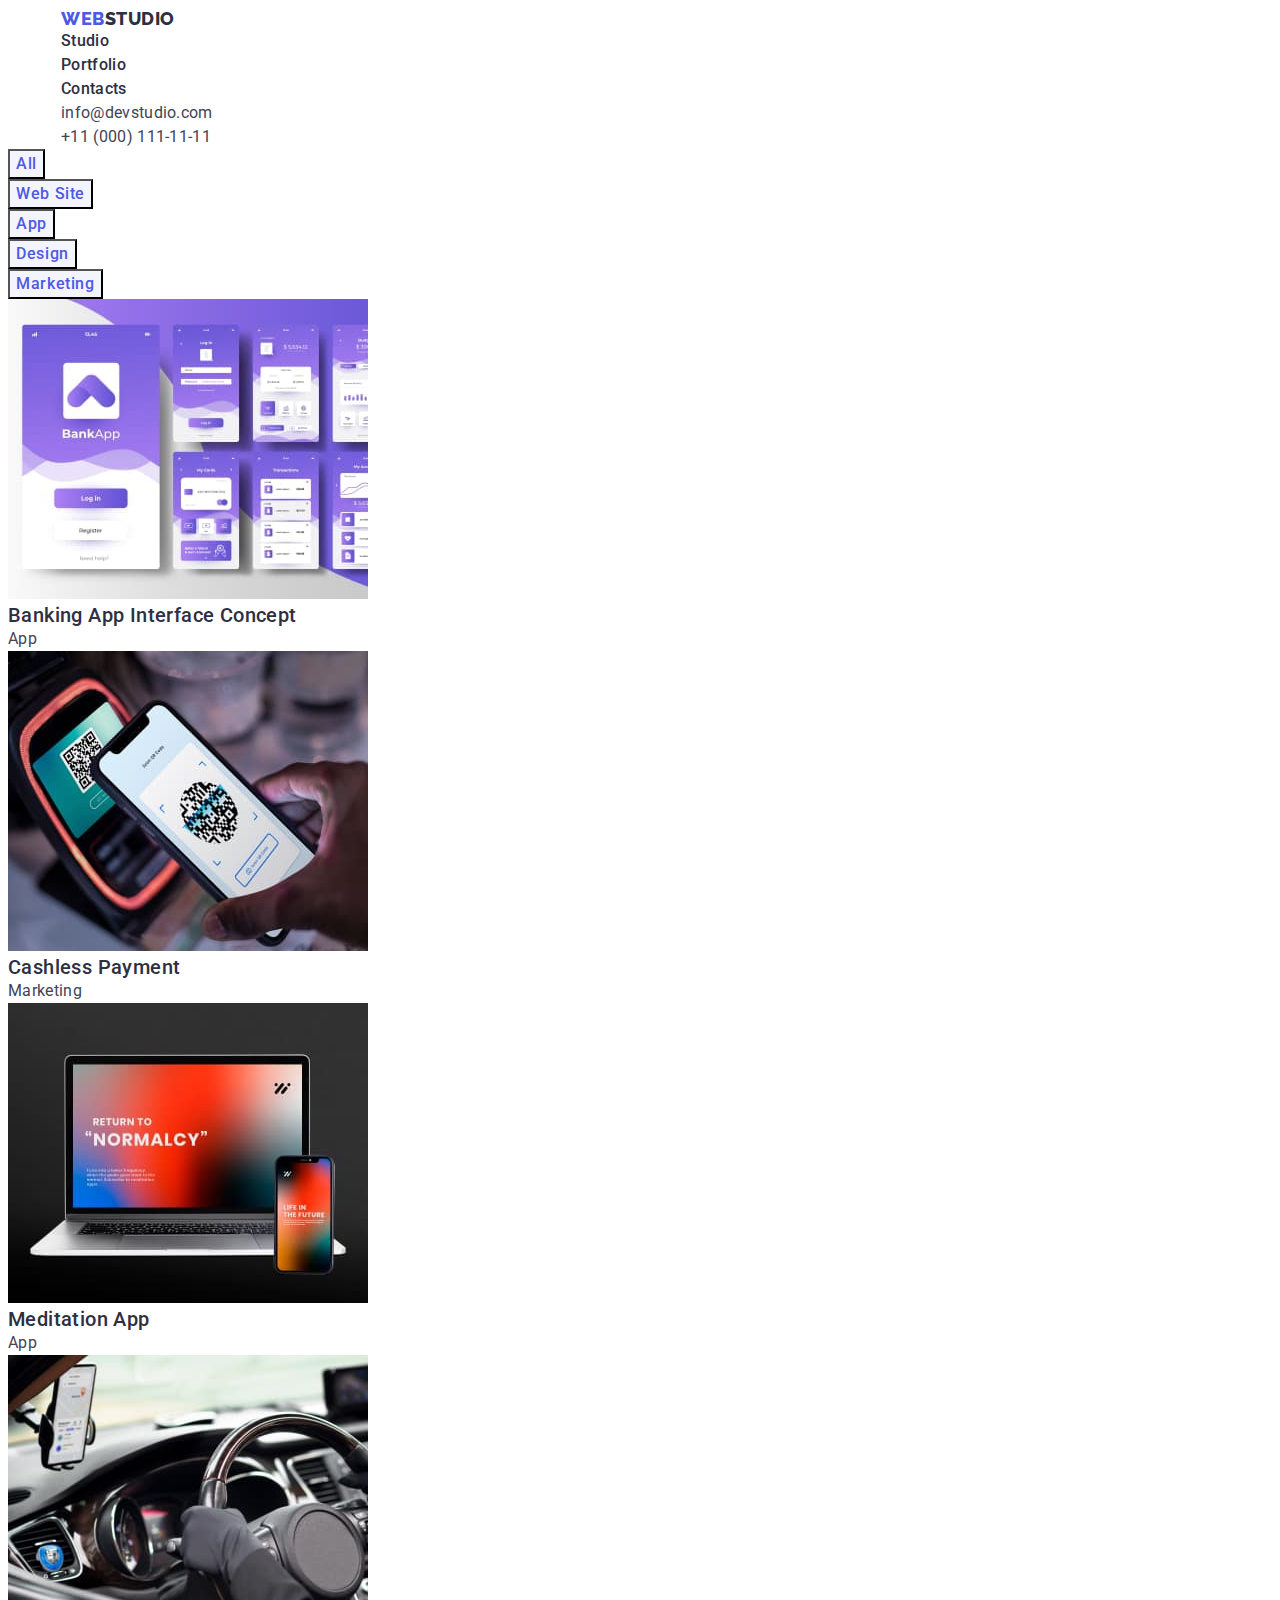
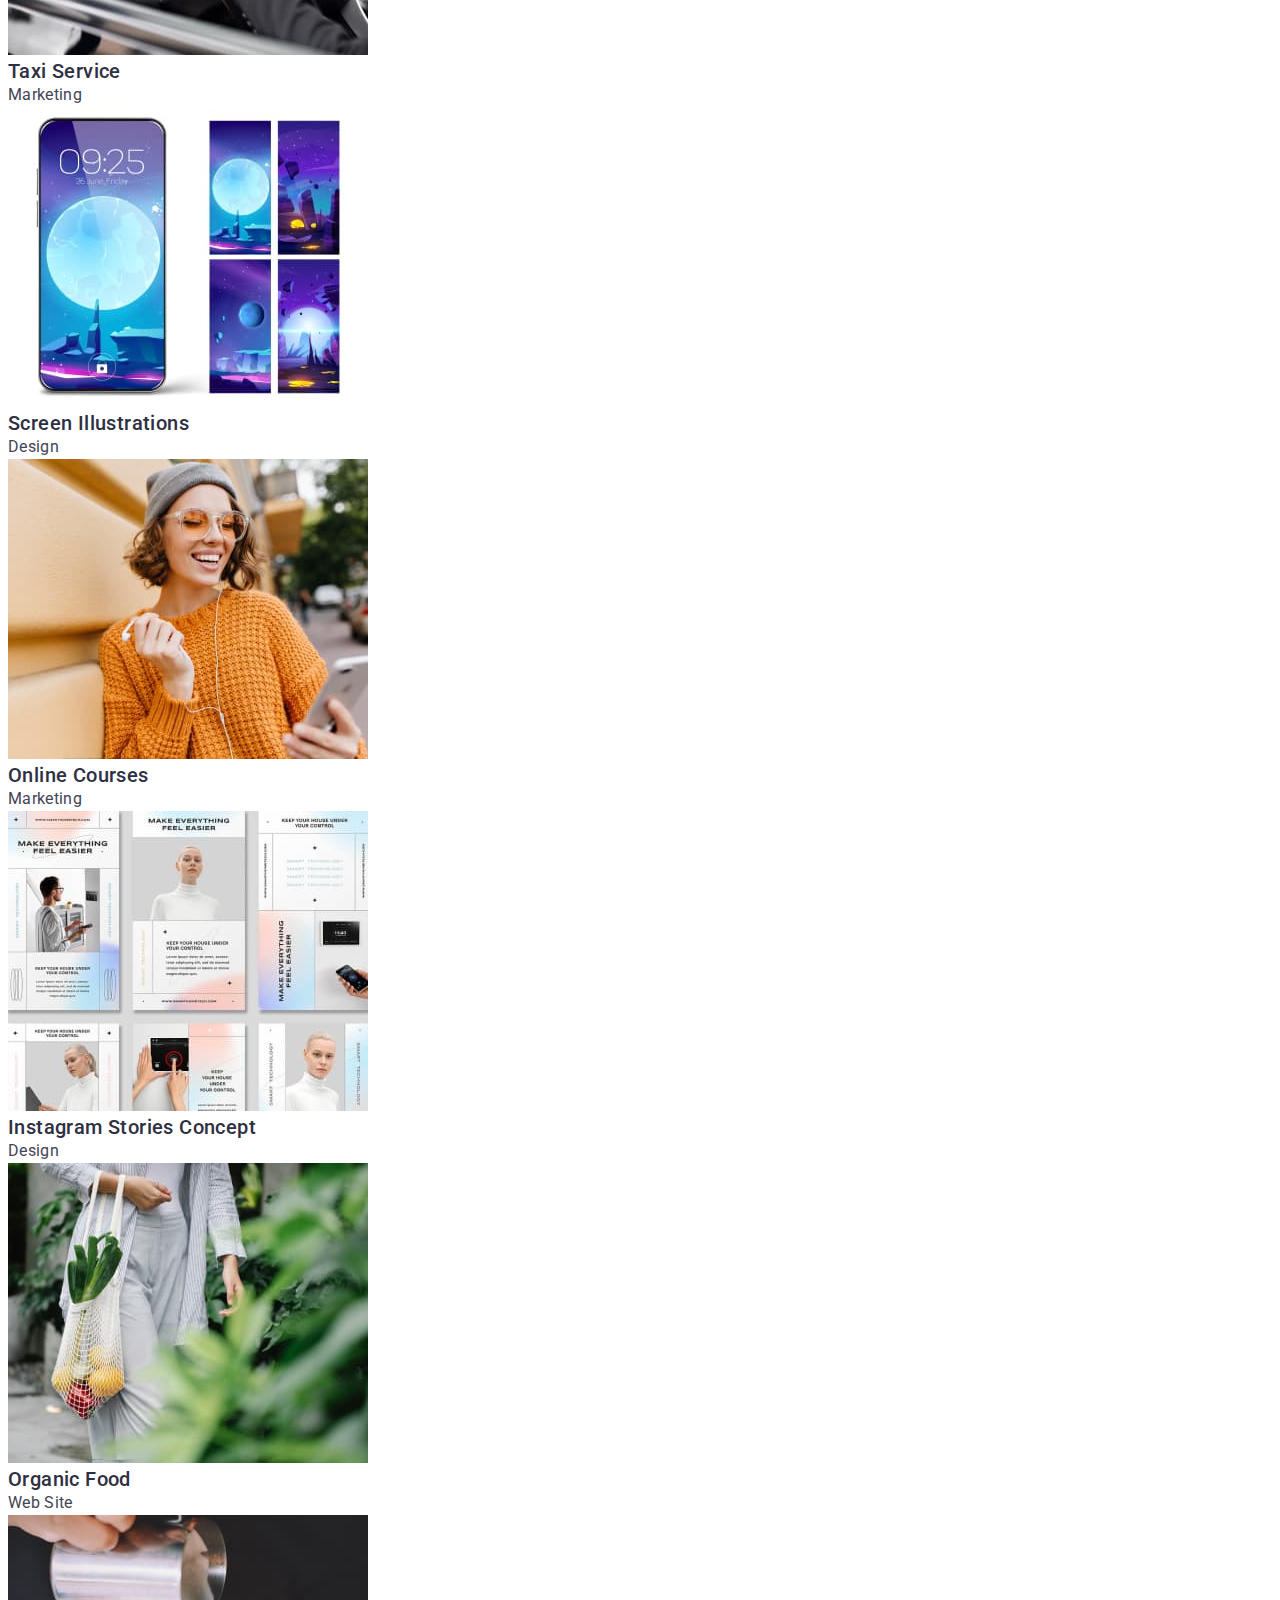
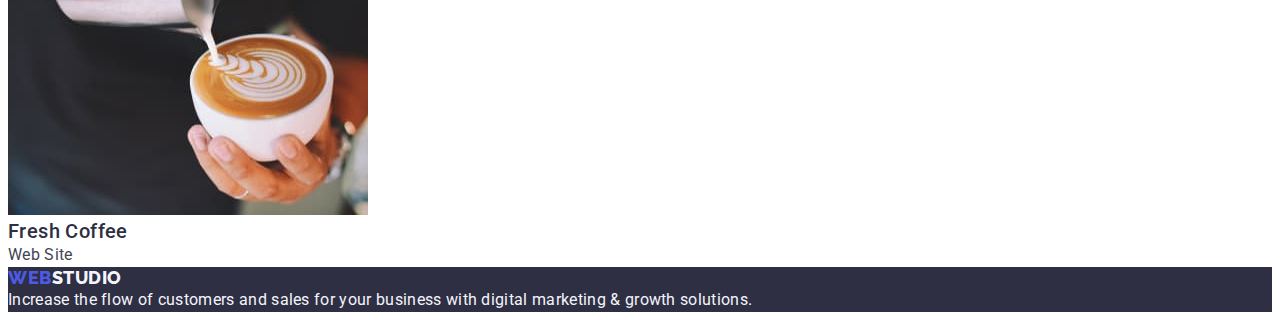
==== portfolio.html @ 7350525e "start2" ====
<!DOCTYPE html>
<html lang="en">

<head>
    <meta charset="UTF-8">
    <meta http-equiv="X-UA-Compatible" content="IE=edge">
    <meta name="viewport" content="width=device-width, initial-scale=1.0">
    <link rel="preconnect" href="https://fonts.googleapis.com">
    <link rel="preconnect" href="https://fonts.gstatic.com" crossorigin>
    <link href="https://fonts.googleapis.com/css2?family=Raleway:wght@800&family=Roboto:wght@400;500;700&display=swap"
        rel="stylesheet">
    <title>Web Studio</title>
    <link rel="stylesheet" href="https://cdnjs.cloudflare.com/ajax/libs/modern-normalize/2.0.0/modern-normalize.min.css"
        integrity="sha512-4xo8blKMVCiXpTaLzQSLSw3KFOVPWhm/TRtuPVc4WG6kUgjH6J03IBuG7JZPkcWMxJ5huwaBpOpnwYElP/m6wg=="
        crossorigin="anonymous" referrerpolicy="no-referrer" />
    <link rel="stylesheet" href="./css/styles.css">
</head>

<body>
    <header>
        <div class="container">
            <nav class="main-list ">
                <a href="./index.html" class="header-logo link">Web<span class="header-logo-sp">Studio</span></a>
                <ul class="header-list list">
                    <li class="header-menu-item link"><a class="header-menu link" href="./index.html">Studio</a></li>
                    <li class="header-menu-item link"><a class="header-menu link" href="./portfolio.html">Portfolio</a></li>
                    <li class="header-menu-item link"><a class="header-menu link" href="">Contacts</a></li>
                </ul>
            </nav>
            <address class="address">
                <ul class="adress-list list">
                    <li class="header-address-item link"><a class="header-address link"
                            href="mailto:info@devstudio.com">info@devstudio.com</a></li>
                    <li class="header-address-item link"><a class="header-address link" href="tel:+110001111111">+11 (000) 111-11-11</a>
                    </li>
                </ul>
            </address>
        </div>
    </header>

    <main>
        <section>
            <h1 hidden>Categories</h1>
        <ul class="categories list">
            <li class="categories-item"><button type="button" class="categories-btn">All</button></li>
            <li class="categories-item"><button type="button" class="categories-btn">Web Site</button></li>
            <li class="categories-item"><button type="button" class="categories-btn">App</button></li>
            <li class="categories-item"><button type="button" class="categories-btn">Design</button></li>
            <li class="categories-item"><button type="button" class="categories-btn">Marketing</button></li>
        </ul>
        
        <ul class="cateries-photo list">
            <li class="categoties-link link">
                <a href="./index.html" class="product link">
                    <img src="./images/banking-img.jpg" alt="banking app" width="360" height="300" />
                    <h2 class="product-subtitle">Banking App Interface Concept</h2>
                    <p class="product-text">App</p>
                </a>
            </li>
            <li class="categoties-link link">
                <a href="./index.html" class="product link">
                <img src="./images/cashless-img.jpg" alt="Cashless Payment" width="360" height="300" />
                <h2 class="product-subtitle">Cashless Payment</h2>
                <p class="product-text">Marketing</p>
                </a>
            </li>
            <li class="categoties-link link">
                <a href="./index.html" class="product link">
                <img src="./images/meditation-img.jpg" alt="Meditation App" width="360" height="300" />
                <h2 class="product-subtitle">Meditation App</h2>
                <p class="product-text">App</p>
                </a>
            </li>
            <li class="categoties-link link">
                <a href="./index.html" class="categories link">
                <img src="./images/taxi-img.jpg" alt="Taxi Servic" width="360" height="300" />
                <h2 class="product-subtitle">Taxi Service</h2>
                <p class="product-text">Marketing</p>
                </a>
            </li>
            <li class="categoties-link link">
                <a href="./index.html" class="product link">
                <img src="./images/scren-img.jpg" alt="Screen Illustrations" width="360" height="300" />
                <h2 class="product-subtitle">Screen Illustrations</h2>
                <p class="product-text">Design</p>
                </a>
            </li>
            <li class="categoties-link link">
                <a href="./index.html" class="product link">
                <img src="./images/online-img.jpg" alt="Online Courses" width="360" height="300" />
                <h2 class="product-subtitle">Online Courses</h2>
                <p class="product-text">Marketing</p>
                </a>
            </li>
            <li class="categoties-link link">
                <a href="./index.html" class="product link">
                <img src="./images/instagram-img.jpg" alt="Instagram Stories" width="360" height="300" />
                <h2 class="product-subtitle">Instagram Stories Concept</h2>
                <p class="product-text">Design</p>
                </a>
            </li>
            <li class="categoties-link link">
                <a href="./index.html" class="product link">
                <img src="./images/organicfood-img.jpg" alt="Organic Food" width="360" height="300" />
                <h2 class="product-subtitle">Organic Food</h2>
                <p class="product-text">Web Site</p>
                </a>
            </li>
            <li class="categoties-link link">
                <a href="./index.html" class="product link">
                <img src="./images/freshcoffe-img.jpg" alt="Coffee" width="360" height="300" />
                <h2 class="product-subtitle">Fresh Coffee</h2>
                <p class="product-text">Web Site</p>
                </a>
            </li>

        </ul>
    </section>
    </main>
    <footer class="footer">
        <a href="./index.html" class="footer-logo link">Web<span class="footer-logo-sp">Studio</span></a>
        <p class="footer-text">
            Increase the flow of customers and sales for your business with digital marketing & growth solutions.
        </p>
    </footer>
</body>

</html>
---- css/styles.css ----
:root {
--title-color: #2E2F42;
--main-text-color: #434455;
--second-text-color: #ffffff;
--pressed-state: #404BBF;

}
p,h1,h2,h3,h4,h5,h6 {
    margin-top: 0;
    margin-bottom: 0;
}
body {
    font-family: 'Roboto', sans-serif;
    color: #434455;
    background-color:#FFFFFF;
}
a {
    text-decoration: none;
}
ul {
    list-style-type: none;
    margin-top: 0;
    margin-bottom: 0;
    padding-left: 0;
}
.link{
    text-decoration: none;
}
.list {
    list-style: none;
}
.container {
    width: 1158px;
    padding-left: 15px;
    padding-right: 15px;
    margin: 0 auto;
}
.header {
    padding-top: 24px;
    padding-bottom: 24px;
}
.header-logo {
    font-family: 'Raleway', sans-serif;
    font-style: normal;
    font-weight: 800;
    font-size: 18px;
    line-height: 1.17;
    letter-spacing: 0.03em;
    color: #4d5ae5;
    text-transform: uppercase;
}
.header-logo span {
    color: #2E2F42;
}
.header-menu-item {
    font-weight: 500;
    font-size: 16px;
    line-height: 1.5;
    letter-spacing: 0.02em;
    color: var(--title-color);
}
.header-menu-item:is(:hover, :focus) {
    color: var(--pressed-state);
}
.header-menu {
    color: var(--title-color);

}
.header-menu:is(:hover, :focus) {
    color: var(--pressed-state);
}
.address {
    font-style: normal;
}
.header-address{
    font-weight: 400;
    font-size: 16px;
    line-height: 1.5;
    letter-spacing: 0.02em;
    color: var(--main-text-color);
    font-style: normal;
}
.header-address:is(:hover, :focus){
    color: var(--pressed-state);
}
.hero {
    background-color: #2E2F42;
}

.hero-title {
        font-weight: 700;
        font-size: 56px;
        line-height: 1.07;
        letter-spacing: 0.02em;
        color: #FFFFFF;
        text-align: center;

}

.hero-btn {
       font-family: inherit;
        font-weight: 500;
        font-size: 16px;
        line-height: 1.5; 
        letter-spacing: 0.04em;
        color: #FFFFFF;
        cursor: pointer;
        text-align: center;
        background-color: #4D5AE5;
}
.hero-btn:is(:hover, :focus){
    background-color: #404BBF
}


.benefits-subtitle {        
        font-weight: 500;
        font-size: 20px;
        line-height: 1.2;
        letter-spacing: 0.02em;
        color: var(--title-color);
}

.benefits-item-text {
        font-size: 16px;
        line-height: 1.5;
        letter-spacing: 0.02em;
        color: var(--main-text-color);
}
.activity {
        font-weight: 700;
        font-size: 36px;
        line-height: 1.11;
        letter-spacing: 0.02em;
        color: var(--title-color);
        text-align: center;
        text-transform: capitalize;
}
.team {
    background-color: #F4F4FD
}

.team-title {
        font-weight: 700;
        font-size: 36px;
        line-height: 1.11;
        letter-spacing: 0.02em;
        color: var(--title-color);
        text-align: center;
        text-transform: capitalize;
}



.team-item {    background-color: #FFFFFF;}

.team-subtitle {
        font-weight: 500;
        font-size: 20px;
        line-height: 1.2;
        letter-spacing: 0.02em;
        color: var(--title-color);
}

.team-item-text {
        font-size: 16px;
        line-height: 1.5;
        letter-spacing: 0.02em;
        color: var(--main-text-color);
}
.footer{
        background-color: #2E2F42;
}
.footer-logo {
    font-family: 'Raleway', sans-serif;
    font-style: normal;
    font-weight: 800;
    font-size: 18px;
    line-height: 1.17;
    letter-spacing: 0.03em;
    color: #4D5AE5;
    text-transform: uppercase;
}
.footer-logo span{
    color: #F4F4FD;
}
.footer-text {
        font-size: 16px;
        line-height: 1.5;
        letter-spacing: 0.02em;
        color: #F4F4FD;
}

.categories-btn { 
        font-family: 'Roboto', sans-serif;
        font-style: normal;
        font-weight: 500;
        font-size: 16px;
        line-height: 1.5;
        letter-spacing: 0.04em;
        color: #4D5AE5;
        cursor: pointer;
        background-color: #F4F4FD;
    }
.categories-btn:is(:hover, :focus) {
    color: #FFFFFF;
    background-color:#404BBF;
}

.product-subtitle {
        font-weight: 500;
        font-size: 20px;
        line-height: 1.2;
        letter-spacing: 0.02em;
        color: var(--title-color);
}

.product-text {
        font-weight: 400;
        font-size: 16px;
        line-height: 1.5;
        letter-spacing: 0.02em;
        color: var(--main-text-color);
}
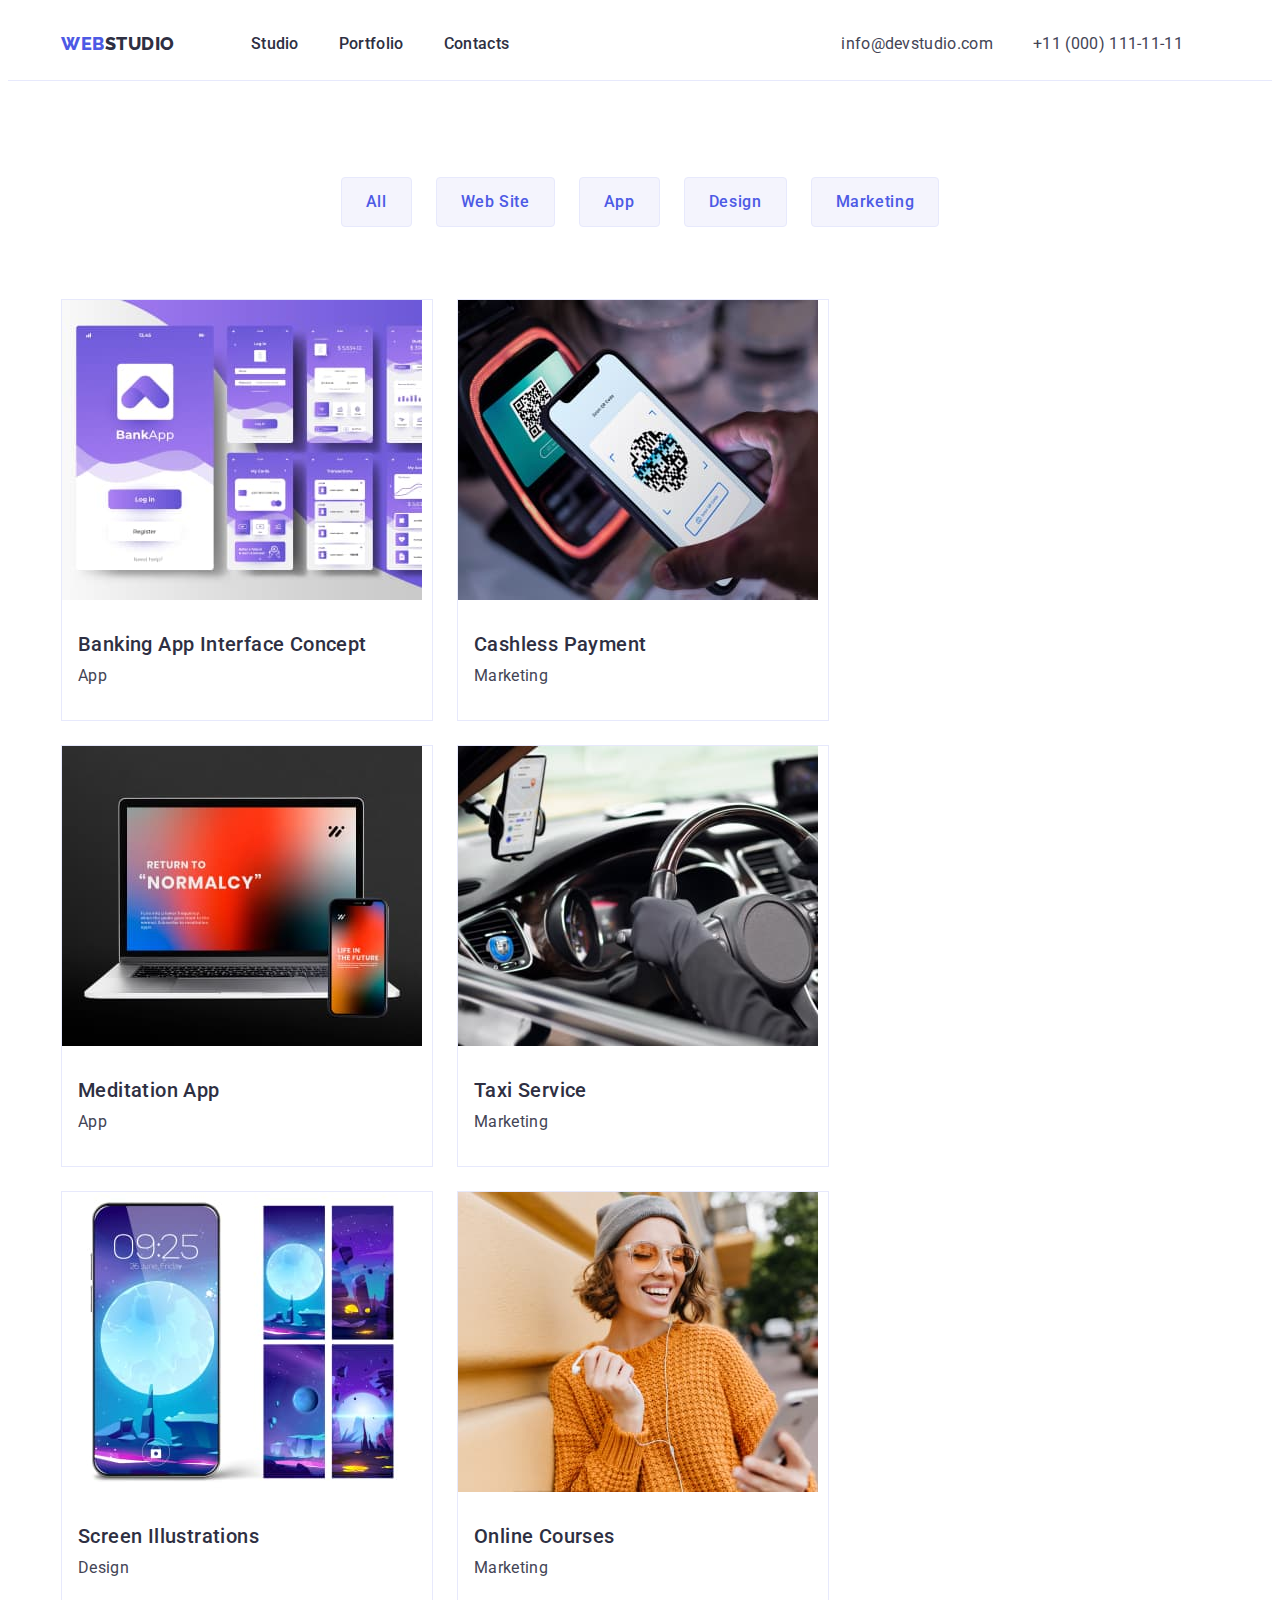
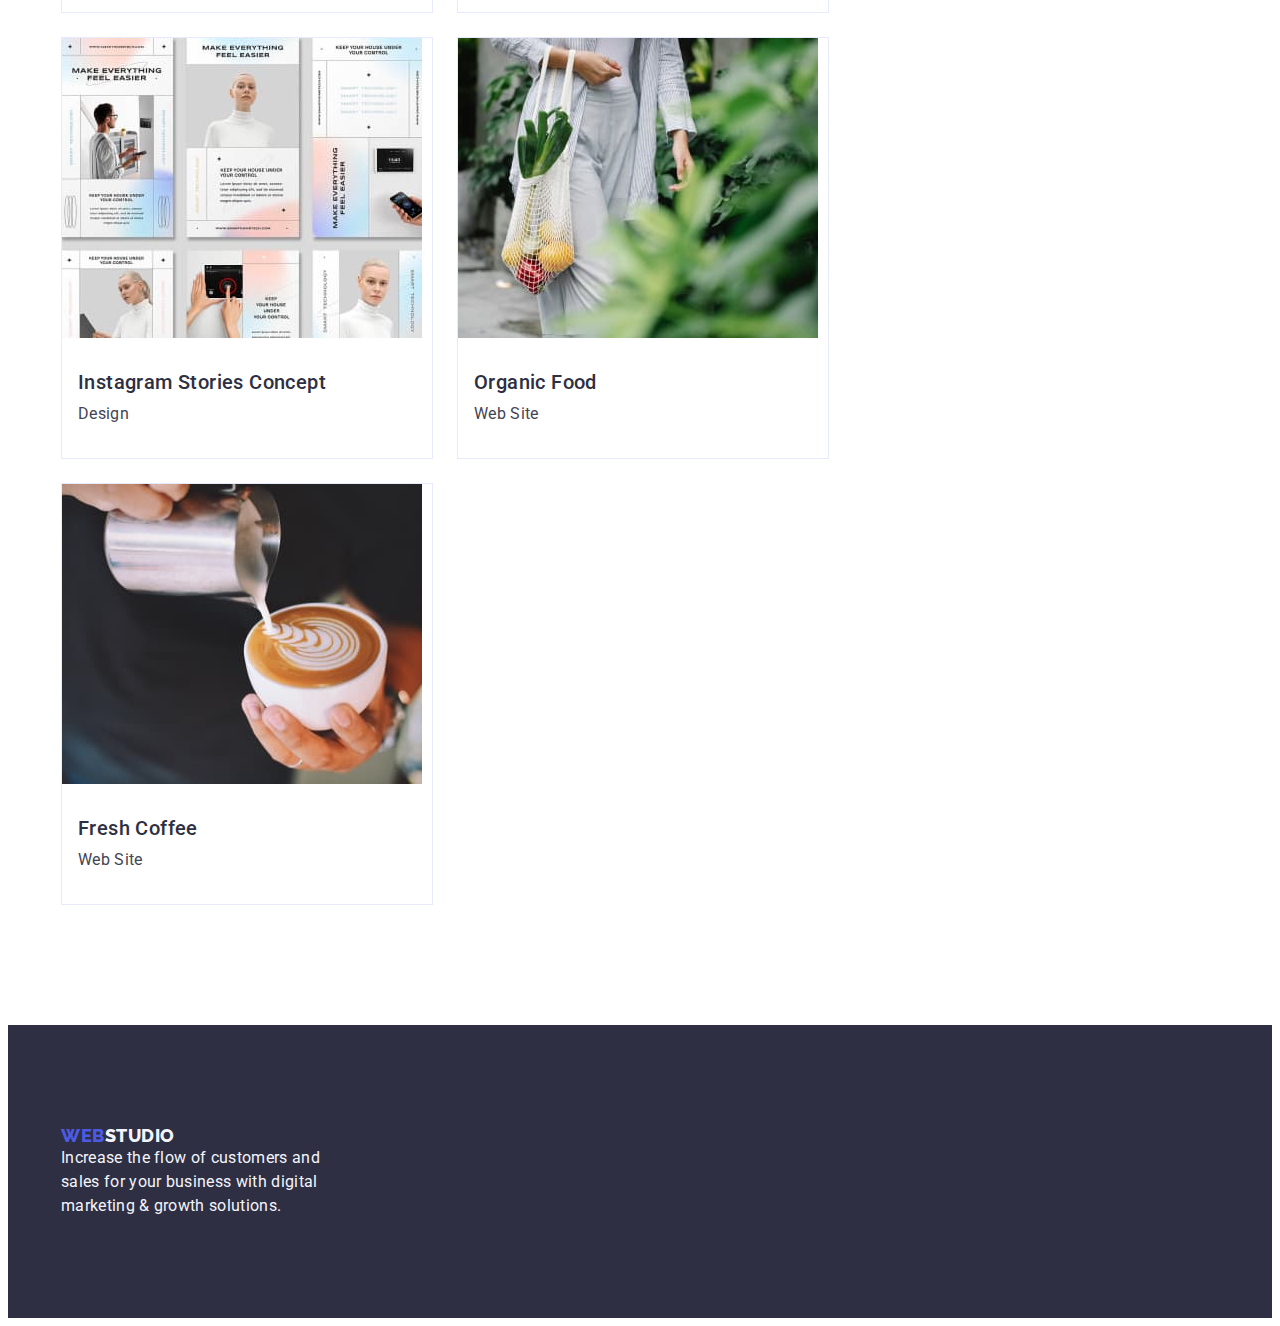
==== commit 6eb1c0e6: "first" ====
--- a/portfolio.html
+++ b/portfolio.html
@@ -17,111 +17,115 @@
 </head>
 
 <body>
-    <header>
-        <div class="container">
-            <nav class="main-list ">
+    <header class="header">
+        <div class="container header-container">
+            <nav class="header-navigation list">
                 <a href="./index.html" class="header-logo link">Web<span class="header-logo-sp">Studio</span></a>
-                <ul class="header-list list">
+                <ul class="main-list list">
                     <li class="header-menu-item link"><a class="header-menu link" href="./index.html">Studio</a></li>
                     <li class="header-menu-item link"><a class="header-menu link" href="./portfolio.html">Portfolio</a></li>
                     <li class="header-menu-item link"><a class="header-menu link" href="">Contacts</a></li>
                 </ul>
             </nav>
             <address class="address">
-                <ul class="adress-list list">
+                <ul class="address-list list">
                     <li class="header-address-item link"><a class="header-address link"
                             href="mailto:info@devstudio.com">info@devstudio.com</a></li>
-                    <li class="header-address-item link"><a class="header-address link" href="tel:+110001111111">+11 (000) 111-11-11</a>
-                    </li>
+                    <li class="header-address-item link"><a class="header-address link" href="tel:+110001111111">+11 (000)
+                            111-11-11</a></li>
                 </ul>
             </address>
         </div>
     </header>
 
     <main>
-        <section>
-            <h1 hidden>Categories</h1>
-        <ul class="categories list">
-            <li class="categories-item"><button type="button" class="categories-btn">All</button></li>
-            <li class="categories-item"><button type="button" class="categories-btn">Web Site</button></li>
-            <li class="categories-item"><button type="button" class="categories-btn">App</button></li>
-            <li class="categories-item"><button type="button" class="categories-btn">Design</button></li>
-            <li class="categories-item"><button type="button" class="categories-btn">Marketing</button></li>
-        </ul>
-        
-        <ul class="cateries-photo list">
-            <li class="categoties-link link">
-                <a href="./index.html" class="product link">
-                    <img src="./images/banking-img.jpg" alt="banking app" width="360" height="300" />
-                    <h2 class="product-subtitle">Banking App Interface Concept</h2>
+        <div class="container">
+            <section class="categories">
+                <h1 hidden>Categories</h1>
+            <ul class="categories-list list">
+                <li class="categories-item"><button type="button" class="categories-btn">All</button></li>
+                <li class="categories-item"><button type="button" class="categories-btn">Web Site</button></li>
+                <li class="categories-item"><button type="button" class="categories-btn">App</button></li>
+                <li class="categories-item"><button type="button" class="categories-btn">Design</button></li>
+                <li class="categories-item"><button type="button" class="categories-btn">Marketing</button></li>
+            </ul>
+            
+            <ul class="cateries-photo list">
+                <li class="categoties-link link">
+                    <a href="./index.html" class="product link">
+                        <img src="./images/banking-img.jpg" alt="banking app" width="360" height="300" />
+                        <h2 class="product-subtitle">Banking App Interface Concept</h2>
+                        <p class="product-text">App</p>
+                    </a>
+                </li>
+                <li class="categoties-link link">
+                    <a href="./index.html" class="product link">
+                    <img src="./images/cashless-img.jpg" alt="Cashless Payment" width="360" height="300" />
+                    <h2 class="product-subtitle">Cashless Payment</h2>
+                    <p class="product-text">Marketing</p>
+                    </a>
+                </li>
+                <li class="categoties-link link">
+                    <a href="./index.html" class="product link">
+                    <img src="./images/meditation-img.jpg" alt="Meditation App" width="360" height="300" />
+                    <h2 class="product-subtitle">Meditation App</h2>
                     <p class="product-text">App</p>
-                </a>
-            </li>
-            <li class="categoties-link link">
-                <a href="./index.html" class="product link">
-                <img src="./images/cashless-img.jpg" alt="Cashless Payment" width="360" height="300" />
-                <h2 class="product-subtitle">Cashless Payment</h2>
-                <p class="product-text">Marketing</p>
-                </a>
-            </li>
-            <li class="categoties-link link">
-                <a href="./index.html" class="product link">
-                <img src="./images/meditation-img.jpg" alt="Meditation App" width="360" height="300" />
-                <h2 class="product-subtitle">Meditation App</h2>
-                <p class="product-text">App</p>
-                </a>
-            </li>
-            <li class="categoties-link link">
-                <a href="./index.html" class="categories link">
-                <img src="./images/taxi-img.jpg" alt="Taxi Servic" width="360" height="300" />
-                <h2 class="product-subtitle">Taxi Service</h2>
-                <p class="product-text">Marketing</p>
-                </a>
-            </li>
-            <li class="categoties-link link">
-                <a href="./index.html" class="product link">
-                <img src="./images/scren-img.jpg" alt="Screen Illustrations" width="360" height="300" />
-                <h2 class="product-subtitle">Screen Illustrations</h2>
-                <p class="product-text">Design</p>
-                </a>
-            </li>
-            <li class="categoties-link link">
-                <a href="./index.html" class="product link">
-                <img src="./images/online-img.jpg" alt="Online Courses" width="360" height="300" />
-                <h2 class="product-subtitle">Online Courses</h2>
-                <p class="product-text">Marketing</p>
-                </a>
-            </li>
-            <li class="categoties-link link">
-                <a href="./index.html" class="product link">
-                <img src="./images/instagram-img.jpg" alt="Instagram Stories" width="360" height="300" />
-                <h2 class="product-subtitle">Instagram Stories Concept</h2>
-                <p class="product-text">Design</p>
-                </a>
-            </li>
-            <li class="categoties-link link">
-                <a href="./index.html" class="product link">
-                <img src="./images/organicfood-img.jpg" alt="Organic Food" width="360" height="300" />
-                <h2 class="product-subtitle">Organic Food</h2>
-                <p class="product-text">Web Site</p>
-                </a>
-            </li>
-            <li class="categoties-link link">
-                <a href="./index.html" class="product link">
-                <img src="./images/freshcoffe-img.jpg" alt="Coffee" width="360" height="300" />
-                <h2 class="product-subtitle">Fresh Coffee</h2>
-                <p class="product-text">Web Site</p>
-                </a>
-            </li>
+                    </a>
+                </li>
+                <li class="categoties-link link">
+                    <a href="./index.html" class="categories link">
+                    <img src="./images/taxi-img.jpg" alt="Taxi Servic" width="360" height="300" />
+                    <h2 class="product-subtitle">Taxi Service</h2>
+                    <p class="product-text">Marketing</p>
+                    </a>
+                </li>
+                <li class="categoties-link link">
+                    <a href="./index.html" class="product link">
+                    <img src="./images/scren-img.jpg" alt="Screen Illustrations" width="360" height="300" />
+                    <h2 class="product-subtitle">Screen Illustrations</h2>
+                    <p class="product-text">Design</p>
+                    </a>
+                </li>
+                <li class="categoties-link link">
+                    <a href="./index.html" class="product link">
+                    <img src="./images/online-img.jpg" alt="Online Courses" width="360" height="300" />
+                    <h2 class="product-subtitle">Online Courses</h2>
+                    <p class="product-text">Marketing</p>
+                    </a>
+                </li>
+                <li class="categoties-link link">
+                    <a href="./index.html" class="product link">
+                    <img src="./images/instagram-img.jpg" alt="Instagram Stories" width="360" height="300" />
+                    <h2 class="product-subtitle">Instagram Stories Concept</h2>
+                    <p class="product-text">Design</p>
+                    </a>
+                </li>
+                <li class="categoties-link link">
+                    <a href="./index.html" class="product link">
+                    <img src="./images/organicfood-img.jpg" alt="Organic Food" width="360" height="300" />
+                    <h2 class="product-subtitle">Organic Food</h2>
+                    <p class="product-text">Web Site</p>
+                    </a>
+                </li>
+                <li class="categoties-link link">
+                    <a href="./index.html" class="product link">
+                    <img src="./images/freshcoffe-img.jpg" alt="Coffee" width="360" height="300" />
+                    <h2 class="product-subtitle">Fresh Coffee</h2>
+                    <p class="product-text">Web Site</p>
+                    </a>
+                </li>
 
-        </ul>
+            </ul>
+        </div>
     </section>
     </main>
     <footer class="footer">
-        <a href="./index.html" class="footer-logo link">Web<span class="footer-logo-sp">Studio</span></a>
-        <p class="footer-text">
-            Increase the flow of customers and sales for your business with digital marketing & growth solutions.
-        </p>
+        <div class="container">
+            <a href="./index.html" class="footer-logo link">Web<span class="footer-logo-sp">Studio</span></a>
+            <p class="footer-text">
+                Increase the flow of customers and sales for your business with digital marketing & growth solutions.
+            </p>
+        </div>
     </footer>
 </body>
 
--- a/css/styles.css
+++ b/css/styles.css
@@ -29,6 +29,9 @@
 .list {
     list-style: none;
 }
+img {
+    display: block;
+}
 .container {
     width: 1158px;
     padding-left: 15px;
@@ -38,6 +41,7 @@
 .header {
     padding-top: 24px;
     padding-bottom: 24px;
+    border-bottom: 1px solid #E7E9FC;
 }
 .header-logo {
     font-family: 'Raleway', sans-serif;
@@ -48,9 +52,24 @@
     letter-spacing: 0.03em;
     color: #4d5ae5;
     text-transform: uppercase;
+    margin-right: 76px;
 }
 .header-logo span {
     color: #2E2F42;
+}
+.main-list {
+    display: flex;
+    gap: 40px;
+}
+.header-container {
+    display: flex;
+    align-items: center;
+
+}
+.header-navigation {
+    display: flex;
+    align-items: center;
+justify-content:space-between;
 }
 .header-menu-item {
     font-weight: 500;
@@ -71,6 +90,12 @@
 }
 .address {
     font-style: normal;
+    margin-left: 332px;
+}
+.address-list {
+    display: flex;
+    gap: 40px;
+
 }
 .header-address{
     font-weight: 400;
@@ -84,9 +109,10 @@
     color: var(--pressed-state);
 }
 .hero {
-    background-color: #2E2F42;
-}
-
+background-color: #2E2F42;
+text-align: center;
+padding: 188px 0;
+}
 .hero-title {
         font-weight: 700;
         font-size: 56px;
@@ -94,6 +120,10 @@
         letter-spacing: 0.02em;
         color: #FFFFFF;
         text-align: center;
+        max-width: 496px ;
+        margin-bottom: 48px;
+        margin-left: auto;
+        margin-right: auto;
 
 }
 
@@ -107,25 +137,42 @@
         cursor: pointer;
         text-align: center;
         background-color: #4D5AE5;
+        border-radius: 4px;
+        border: none;
+        padding: 16px 32px;
 }
 .hero-btn:is(:hover, :focus){
     background-color: #404BBF
 }
-
-
+.benefits {
+    padding-top: 120px;
+    padding-bottom: 120px;
+}
+.benefits-list {
+    display: flex;
+    gap: 24px;
+}
 .benefits-subtitle {        
         font-weight: 500;
         font-size: 20px;
         line-height: 1.2;
         letter-spacing: 0.02em;
         color: var(--title-color);
-}
-
+        margin-bottom: 8px;
+}
+.benefits-item {
+    width: calc((100% - 72px) /4);
+}
 .benefits-item-text {
         font-size: 16px;
         line-height: 1.5;
         letter-spacing: 0.02em;
         color: var(--main-text-color);
+}
+.our-activity{
+    padding-top: 120px;
+    padding-bottom: 120px;
+    
 }
 .activity {
         font-weight: 700;
@@ -135,9 +182,19 @@
         color: var(--title-color);
         text-align: center;
         text-transform: capitalize;
+        margin-bottom: 72px;
+}
+.activity-list {
+    display: flex;
+    gap:24px;
+}
+.activity.item {
+    width: calc((100% - 24px *2) /3);
 }
 .team {
-    background-color: #F4F4FD
+    background-color: #F4F4FD;
+    padding-bottom: 120px;
+    padding-top: 120px;
 }
 
 .team-title {
@@ -148,28 +205,45 @@
         color: var(--title-color);
         text-align: center;
         text-transform: capitalize;
-}
-
-
-
-.team-item {    background-color: #FFFFFF;}
+        margin-bottom: 72px;
+}
+.team-list {
+    display: flex;
+    gap: 24px;
+}
+
+
+.team-item { 
+       background-color: #FFFFFF;
+       width: calc((100% - 24px * 3) / 4);
+        border-radius: 0px 0px 4px 4px;
+    }
+       
 
 .team-subtitle {
         font-weight: 500;
         font-size: 20px;
         line-height: 1.2;
         letter-spacing: 0.02em;
-        color: var(--title-color);
+        text-align: center;
+        color: var(--title-color);
+        padding-top: 32px;
+        padding-bottom: 8px;
+
 }
 
 .team-item-text {
         font-size: 16px;
         line-height: 1.5;
         letter-spacing: 0.02em;
+        text-align: center;
         color: var(--main-text-color);
+        padding-bottom: 32px;
 }
 .footer{
         background-color: #2E2F42;
+        padding-top: 100px;
+        padding-bottom: 100px;
 }
 .footer-logo {
     font-family: 'Raleway', sans-serif;
@@ -180,6 +254,7 @@
     letter-spacing: 0.03em;
     color: #4D5AE5;
     text-transform: uppercase;
+    padding-bottom: 16px;
 }
 .footer-logo span{
     color: #F4F4FD;
@@ -189,8 +264,17 @@
         line-height: 1.5;
         letter-spacing: 0.02em;
         color: #F4F4FD;
-}
-
+        max-width: 264px;
+}
+.categories {
+    padding-top: 96px;
+    padding-bottom: 120px;
+}
+.categories-list {
+    display: flex;
+    gap: 24px;
+    justify-content: center;
+}
 .categories-btn { 
         font-family: 'Roboto', sans-serif;
         font-style: normal;
@@ -201,18 +285,33 @@
         color: #4D5AE5;
         cursor: pointer;
         background-color: #F4F4FD;
+        border: 1px solid #E7E9FC;
+        border-radius: 4px;
+        padding: 12px 24px;
     }
 .categories-btn:is(:hover, :focus) {
     color: #FFFFFF;
     background-color:#404BBF;
 }
-
+.cateries-photo {
+    display: flex;
+    flex-wrap: wrap;
+    gap: 24px;
+    padding-top: 72px;
+}
+.categoties-link {
+    width: calc((100% - 24px * 2) / 3);
+    border: 1px solid #E7E9FC;
+}
 .product-subtitle {
         font-weight: 500;
         font-size: 20px;
         line-height: 1.2;
         letter-spacing: 0.02em;
         color: var(--title-color);
+        padding-top: 32px;
+        padding-bottom: 8px;
+        padding-left: 16px;
 }
 
 .product-text {
@@ -221,5 +320,7 @@
         line-height: 1.5;
         letter-spacing: 0.02em;
         color: var(--main-text-color);
-}
-
+        padding-bottom: 32px;
+        padding-left: 16px;
+}
+
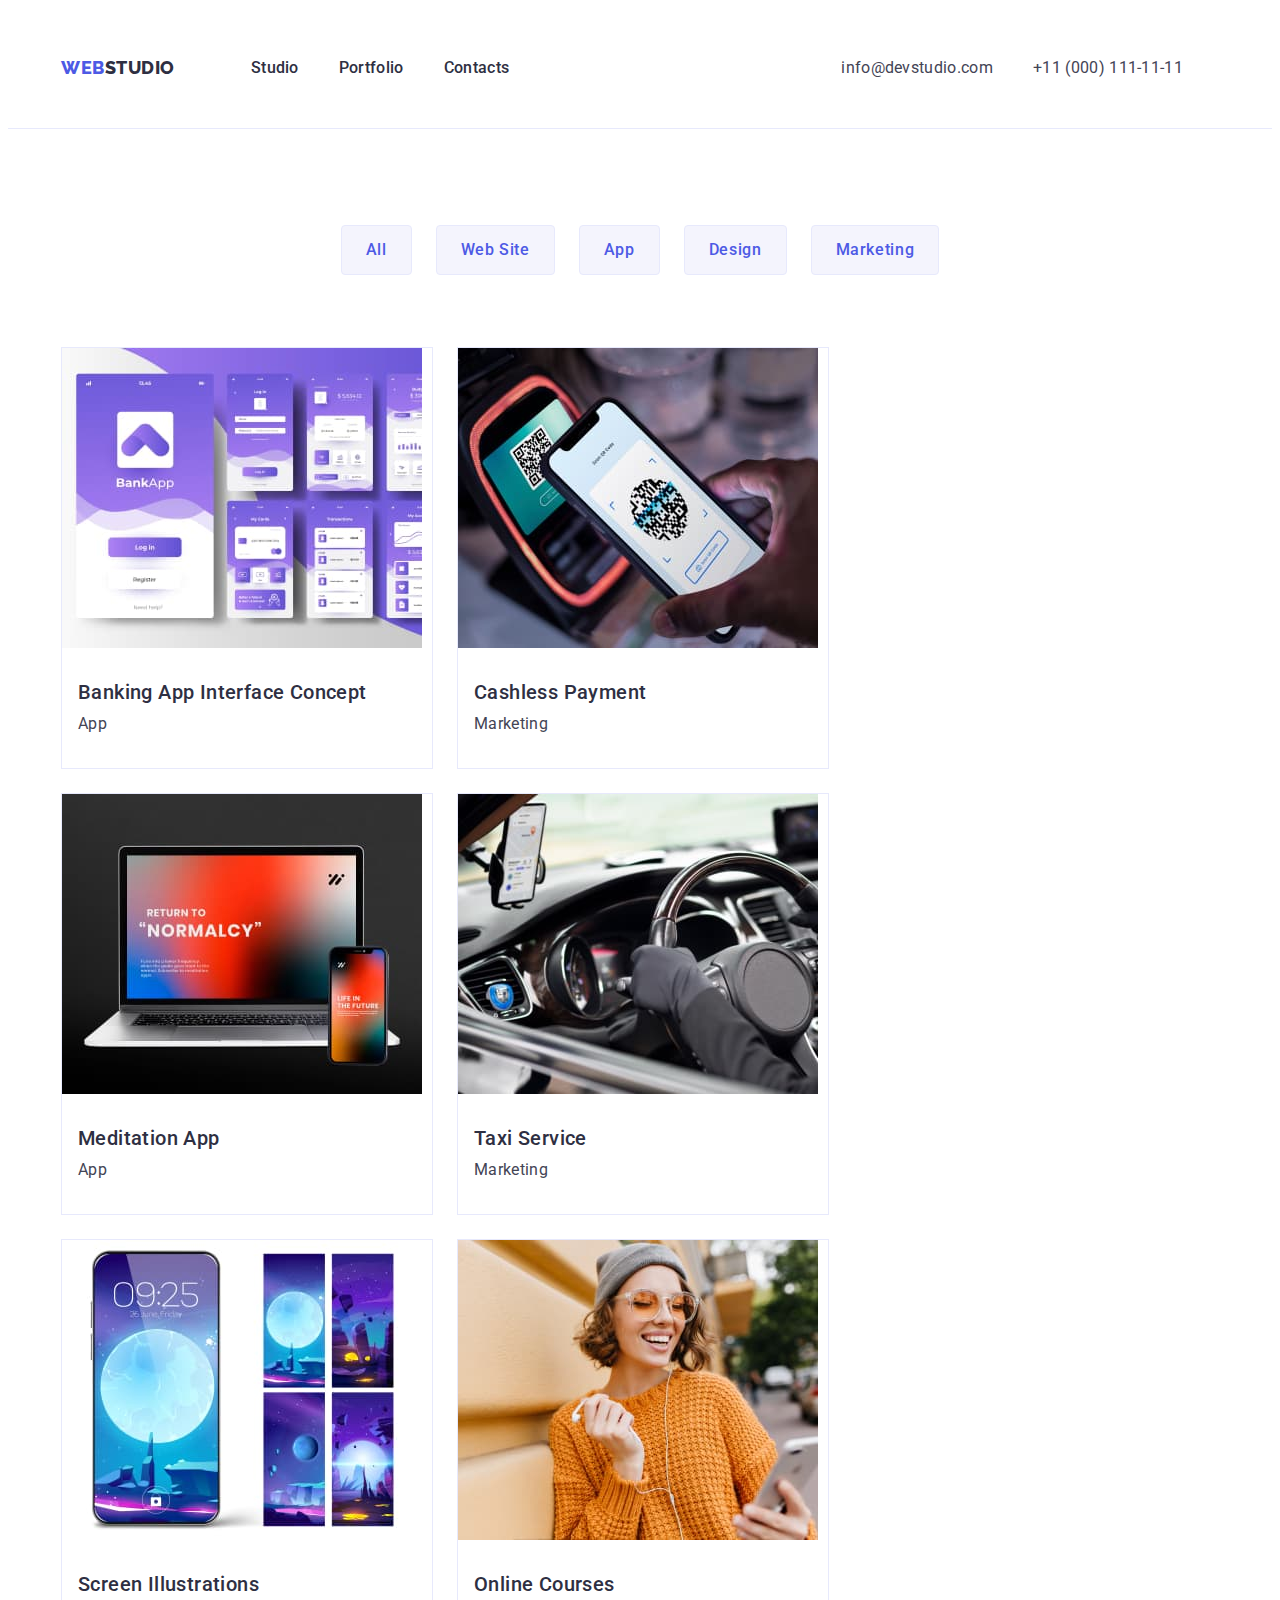
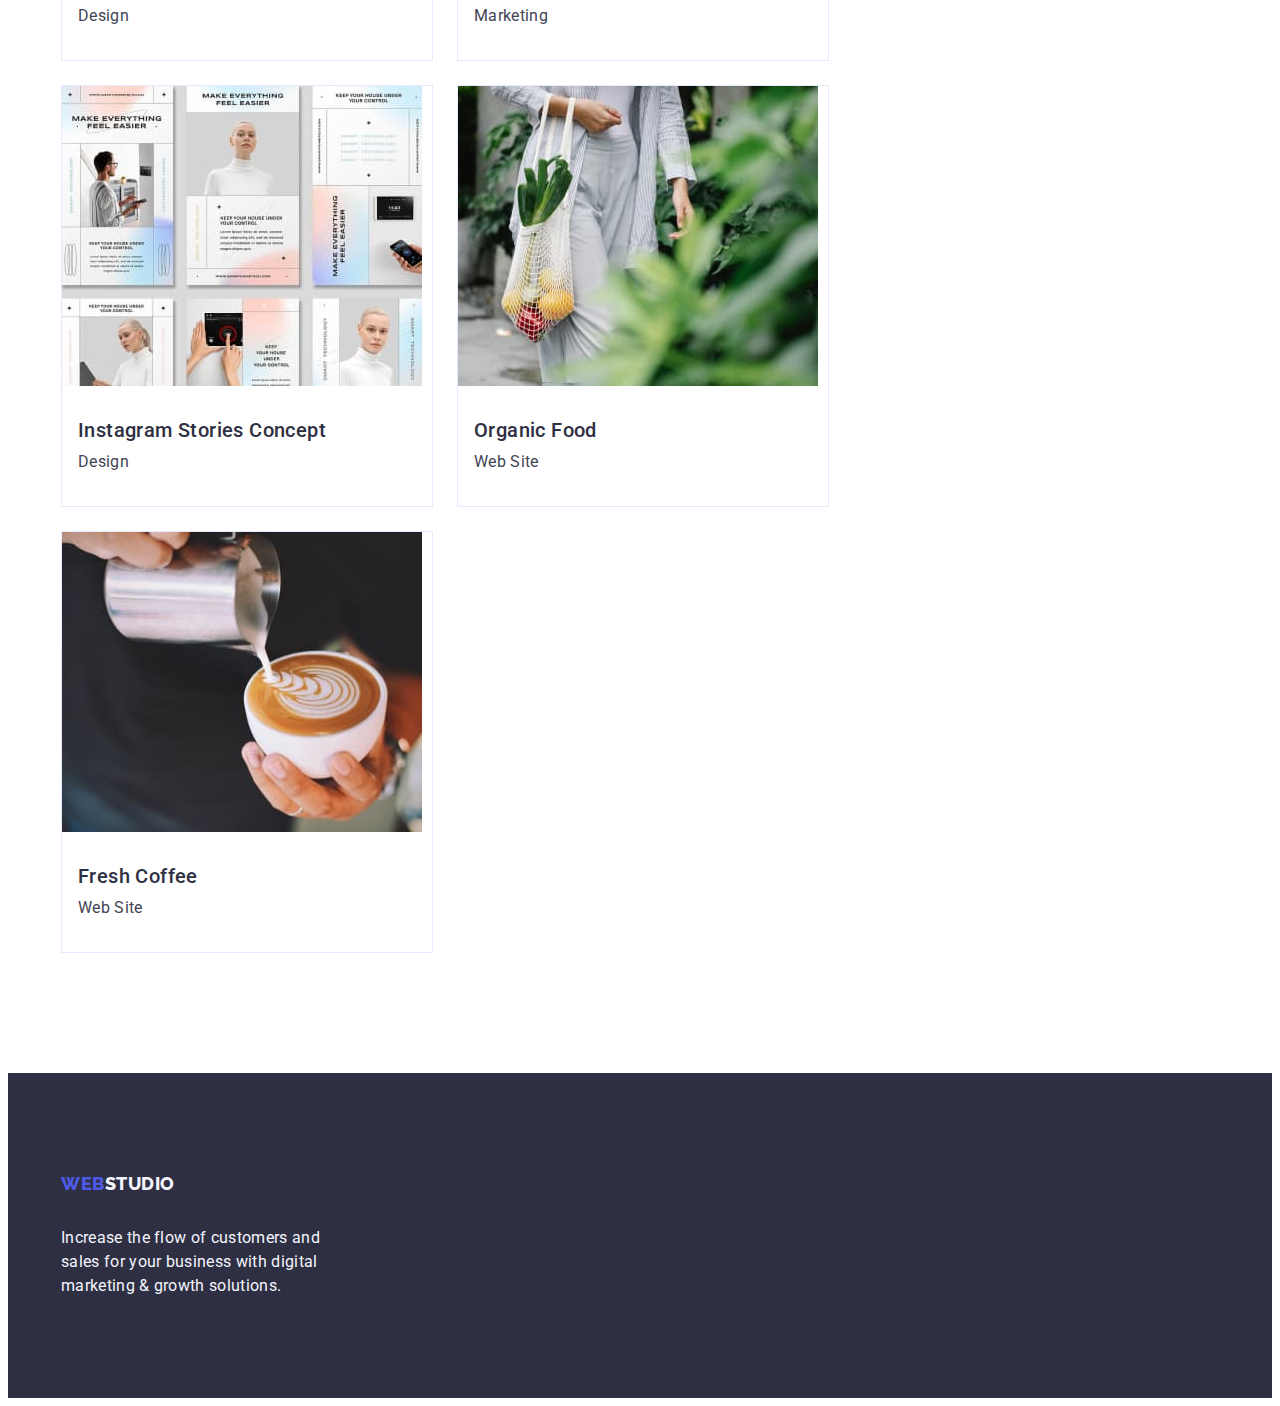
==== commit c59dc057: "2" ====
--- a/portfolio.html
+++ b/portfolio.html
@@ -39,84 +39,83 @@
     </header>
 
     <main>
-        <div class="container">
             <section class="categories">
-                <h1 hidden>Categories</h1>
-            <ul class="categories-list list">
-                <li class="categories-item"><button type="button" class="categories-btn">All</button></li>
-                <li class="categories-item"><button type="button" class="categories-btn">Web Site</button></li>
-                <li class="categories-item"><button type="button" class="categories-btn">App</button></li>
-                <li class="categories-item"><button type="button" class="categories-btn">Design</button></li>
-                <li class="categories-item"><button type="button" class="categories-btn">Marketing</button></li>
-            </ul>
-            
-            <ul class="cateries-photo list">
-                <li class="categoties-link link">
-                    <a href="./index.html" class="product link">
-                        <img src="./images/banking-img.jpg" alt="banking app" width="360" height="300" />
-                        <h2 class="product-subtitle">Banking App Interface Concept</h2>
-                        <p class="product-text">App</p>
-                    </a>
-                </li>
-                <li class="categoties-link link">
-                    <a href="./index.html" class="product link">
-                    <img src="./images/cashless-img.jpg" alt="Cashless Payment" width="360" height="300" />
-                    <h2 class="product-subtitle">Cashless Payment</h2>
-                    <p class="product-text">Marketing</p>
-                    </a>
-                </li>
-                <li class="categoties-link link">
-                    <a href="./index.html" class="product link">
-                    <img src="./images/meditation-img.jpg" alt="Meditation App" width="360" height="300" />
-                    <h2 class="product-subtitle">Meditation App</h2>
-                    <p class="product-text">App</p>
-                    </a>
-                </li>
-                <li class="categoties-link link">
-                    <a href="./index.html" class="categories link">
-                    <img src="./images/taxi-img.jpg" alt="Taxi Servic" width="360" height="300" />
-                    <h2 class="product-subtitle">Taxi Service</h2>
-                    <p class="product-text">Marketing</p>
-                    </a>
-                </li>
-                <li class="categoties-link link">
-                    <a href="./index.html" class="product link">
-                    <img src="./images/scren-img.jpg" alt="Screen Illustrations" width="360" height="300" />
-                    <h2 class="product-subtitle">Screen Illustrations</h2>
-                    <p class="product-text">Design</p>
-                    </a>
-                </li>
-                <li class="categoties-link link">
-                    <a href="./index.html" class="product link">
-                    <img src="./images/online-img.jpg" alt="Online Courses" width="360" height="300" />
-                    <h2 class="product-subtitle">Online Courses</h2>
-                    <p class="product-text">Marketing</p>
-                    </a>
-                </li>
-                <li class="categoties-link link">
-                    <a href="./index.html" class="product link">
-                    <img src="./images/instagram-img.jpg" alt="Instagram Stories" width="360" height="300" />
-                    <h2 class="product-subtitle">Instagram Stories Concept</h2>
-                    <p class="product-text">Design</p>
-                    </a>
-                </li>
-                <li class="categoties-link link">
-                    <a href="./index.html" class="product link">
-                    <img src="./images/organicfood-img.jpg" alt="Organic Food" width="360" height="300" />
-                    <h2 class="product-subtitle">Organic Food</h2>
-                    <p class="product-text">Web Site</p>
-                    </a>
-                </li>
-                <li class="categoties-link link">
-                    <a href="./index.html" class="product link">
-                    <img src="./images/freshcoffe-img.jpg" alt="Coffee" width="360" height="300" />
-                    <h2 class="product-subtitle">Fresh Coffee</h2>
-                    <p class="product-text">Web Site</p>
-                    </a>
-                </li>
-
-            </ul>
-        </div>
+                <div class="container">
+                    <h1 hidden>Categories</h1>
+                    <ul class="categories-list list">
+                        <li class="categories-item"><button type="button" class="categories-btn">All</button></li>
+                        <li class="categories-item"><button type="button" class="categories-btn">Web Site</button></li>
+                        <li class="categories-item"><button type="button" class="categories-btn">App</button></li>
+                        <li class="categories-item"><button type="button" class="categories-btn">Design</button></li>
+                        <li class="categories-item"><button type="button" class="categories-btn">Marketing</button></li>
+                    </ul>
+                
+                     <ul class="cateries-photo list">
+                        <li class="categoties-link link">
+                            <a href="./index.html" class="product link">
+                                <img src="./images/banking-img.jpg" alt="banking app" width="360" height="300" />
+                                <h2 class="product-subtitle">Banking App Interface Concept</h2>
+                                <p class="product-text">App</p>
+                            </a>
+                        </li>
+                        <li class="categoties-link link">
+                            <a href="./index.html" class="product link">
+                            <img src="./images/cashless-img.jpg" alt="Cashless Payment" width="360" height="300" />
+                            <h2 class="product-subtitle">Cashless Payment</h2>
+                            <p class="product-text">Marketing</p>
+                            </a>
+                        </li>
+                        <li class="categoties-link link">
+                            <a href="./index.html" class="product link">
+                            <img src="./images/meditation-img.jpg" alt="Meditation App" width="360" height="300" />
+                            <h2 class="product-subtitle">Meditation App</h2>
+                            <p class="product-text">App</p>
+                            </a>
+                        </li>
+                        <li class="categoties-link link">
+                            <a href="./index.html" class="categories link">
+                            <img src="./images/taxi-img.jpg" alt="Taxi Servic" width="360" height="300" />
+                            <h2 class="product-subtitle">Taxi Service</h2>
+                            <p class="product-text">Marketing</p>
+                            </a>
+                        </li>
+                        <li class="categoties-link link">
+                            <a href="./index.html" class="product link">
+                            <img src="./images/scren-img.jpg" alt="Screen Illustrations" width="360" height="300" />
+                            <h2 class="product-subtitle">Screen Illustrations</h2>
+                            <p class="product-text">Design</p>
+                            </a>
+                        </li>
+                        <li class="categoties-link link">
+                            <a href="./index.html" class="product link">
+                            <img src="./images/online-img.jpg" alt="Online Courses" width="360" height="300" />
+                            <h2 class="product-subtitle">Online Courses</h2>
+                            <p class="product-text">Marketing</p>
+                            </a>
+                        </li>
+                        <li class="categoties-link link">
+                            <a href="./index.html" class="product link">
+                            <img src="./images/instagram-img.jpg" alt="Instagram Stories" width="360" height="300" />
+                            <h2 class="product-subtitle">Instagram Stories Concept</h2>
+                            <p class="product-text">Design</p>
+                            </a>
+                        </li>
+                        <li class="categoties-link link">
+                            <a href="./index.html" class="product link">
+                            <img src="./images/organicfood-img.jpg" alt="Organic Food" width="360" height="300" />
+                            <h2 class="product-subtitle">Organic Food</h2>
+                            <p class="product-text">Web Site</p>
+                            </a>
+                        </li>
+                        <li class="categoties-link link">
+                            <a href="./index.html" class="product link">
+                            <img src="./images/freshcoffe-img.jpg" alt="Coffee" width="360" height="300" />
+                            <h2 class="product-subtitle">Fresh Coffee</h2>
+                            <p class="product-text">Web Site</p>
+                            </a>
+                        </li>
+                </ul>
+            </div>
     </section>
     </main>
     <footer class="footer">
--- a/css/styles.css
+++ b/css/styles.css
@@ -60,6 +60,7 @@
 .main-list {
     display: flex;
     gap: 40px;
+    padding: 24px 0 24px;
 }
 .header-container {
     display: flex;
@@ -77,6 +78,7 @@
     line-height: 1.5;
     letter-spacing: 0.02em;
     color: var(--title-color);
+
 }
 .header-menu-item:is(:hover, :focus) {
     color: var(--pressed-state);
@@ -140,9 +142,14 @@
         border-radius: 4px;
         border: none;
         padding: 16px 32px;
+        display: block;
+        min-width: 169px;
 }
 .hero-btn:is(:hover, :focus){
     background-color: #404BBF
+}
+.advantages {
+    visibility: hidden;
 }
 .benefits {
     padding-top: 120px;
@@ -255,6 +262,8 @@
     color: #4D5AE5;
     text-transform: uppercase;
     padding-bottom: 16px;
+    display: inline-block;
+    margin-bottom: 16px;
 }
 .footer-logo span{
     color: #F4F4FD;
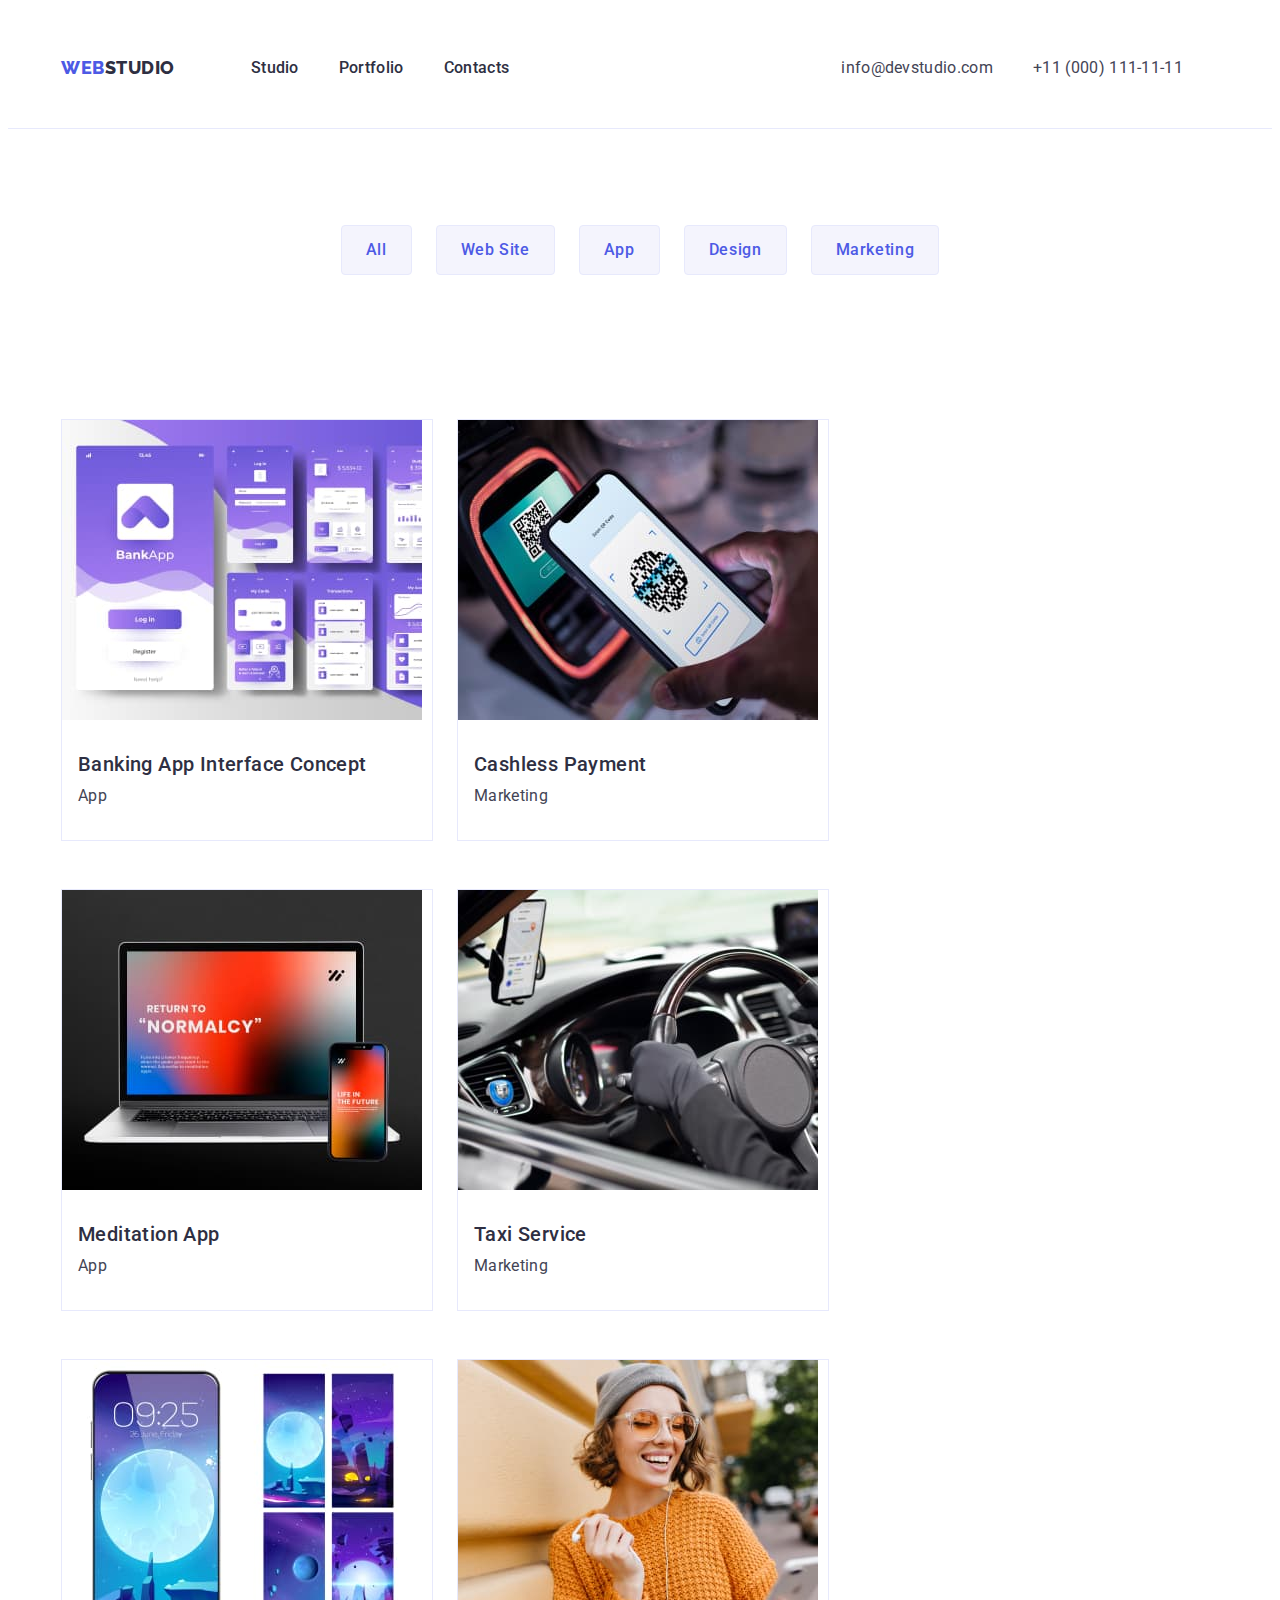
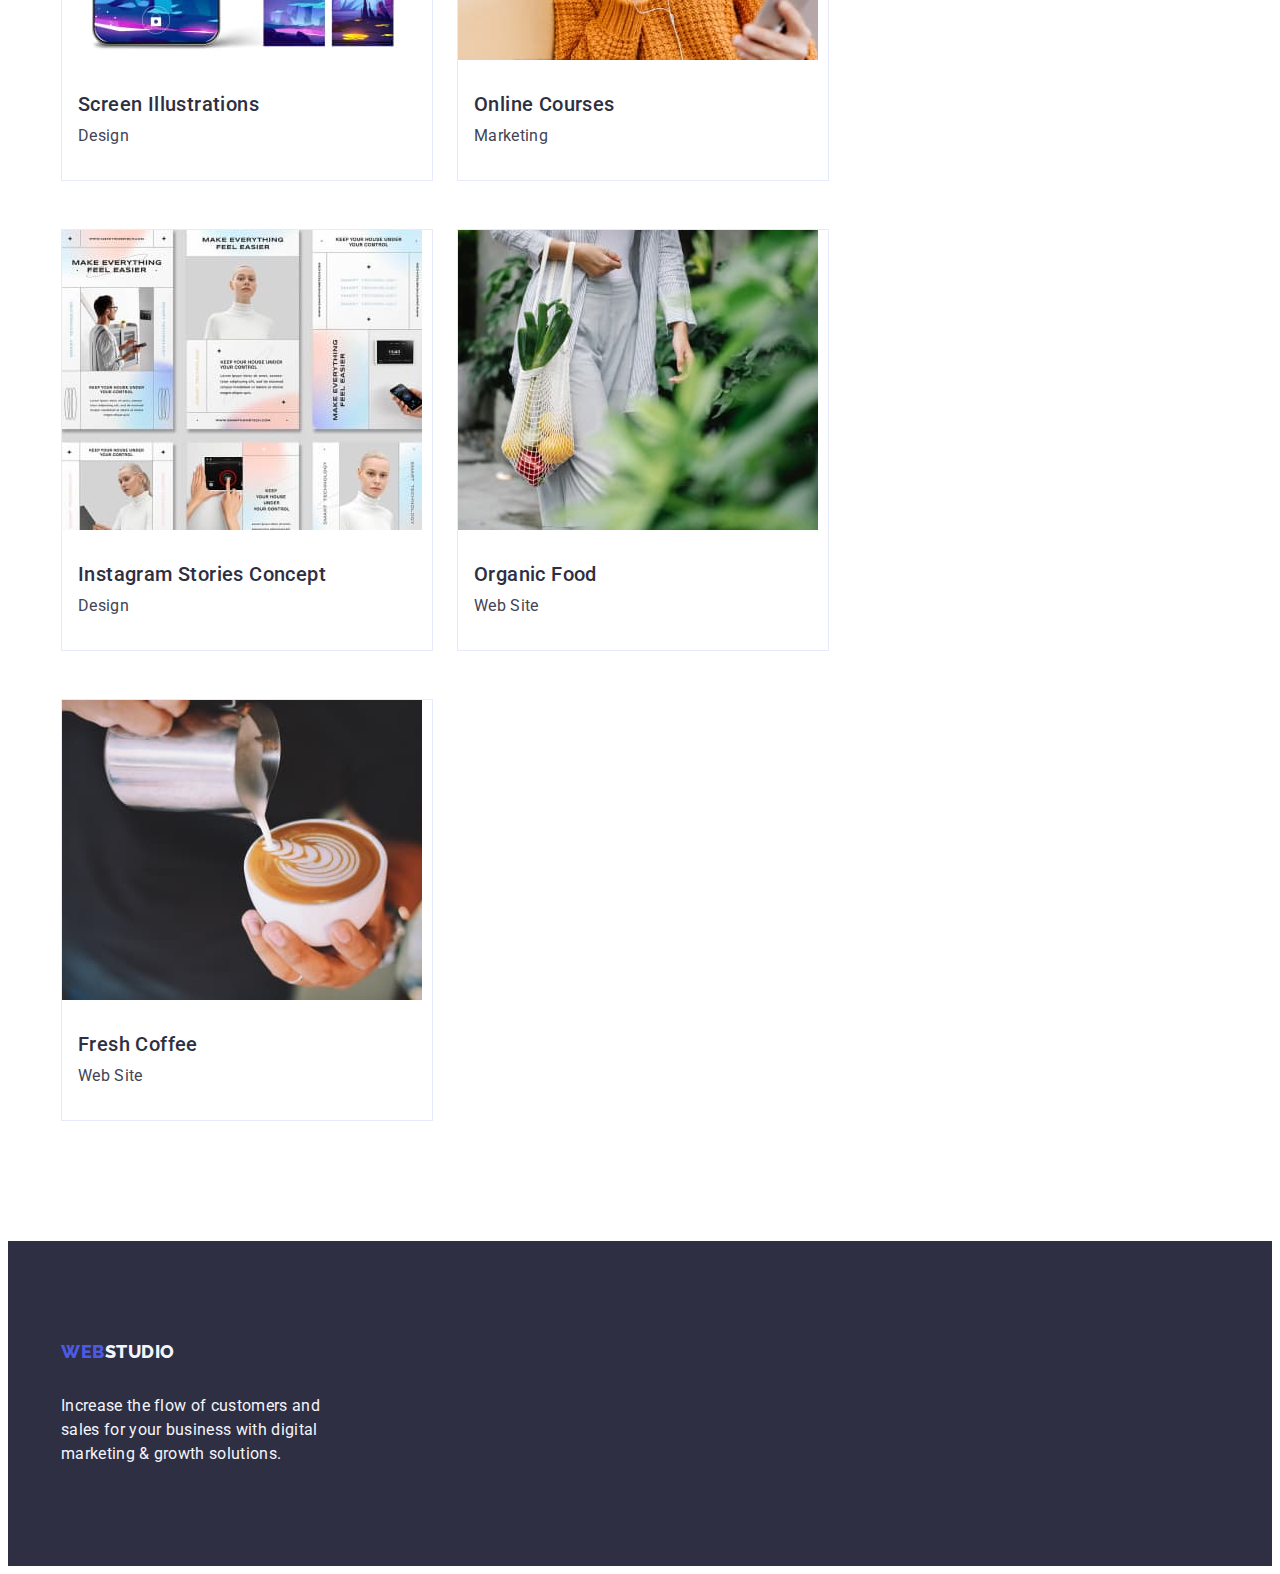
==== commit 71185bb7: "3" ====
--- a/portfolio.html
+++ b/portfolio.html
@@ -41,7 +41,7 @@
     <main>
             <section class="categories">
                 <div class="container">
-                    <h1 hidden>Categories</h1>
+                    <h1 hidden class="categories-main">Categories</h1>
                     <ul class="categories-list list">
                         <li class="categories-item"><button type="button" class="categories-btn">All</button></li>
                         <li class="categories-item"><button type="button" class="categories-btn">Web Site</button></li>
--- a/css/styles.css
+++ b/css/styles.css
@@ -275,6 +275,9 @@
         color: #F4F4FD;
         max-width: 264px;
 }
+.categories-main {
+    visibility: hidden;
+}
 .categories {
     padding-top: 96px;
     padding-bottom: 120px;
@@ -283,6 +286,7 @@
     display: flex;
     gap: 24px;
     justify-content: center;
+    margin-bottom: 72px;
 }
 .categories-btn { 
         font-family: 'Roboto', sans-serif;
@@ -298,6 +302,11 @@
         border-radius: 4px;
         padding: 12px 24px;
     }
+.categories-btn:is(:hover, :focus){
+    border: 1px solid transparen;
+}
+
+
 .categories-btn:is(:hover, :focus) {
     color: #FFFFFF;
     background-color:#404BBF;
@@ -307,6 +316,7 @@
     flex-wrap: wrap;
     gap: 24px;
     padding-top: 72px;
+    row-gap: 48px;
 }
 .categoties-link {
     width: calc((100% - 24px * 2) / 3);
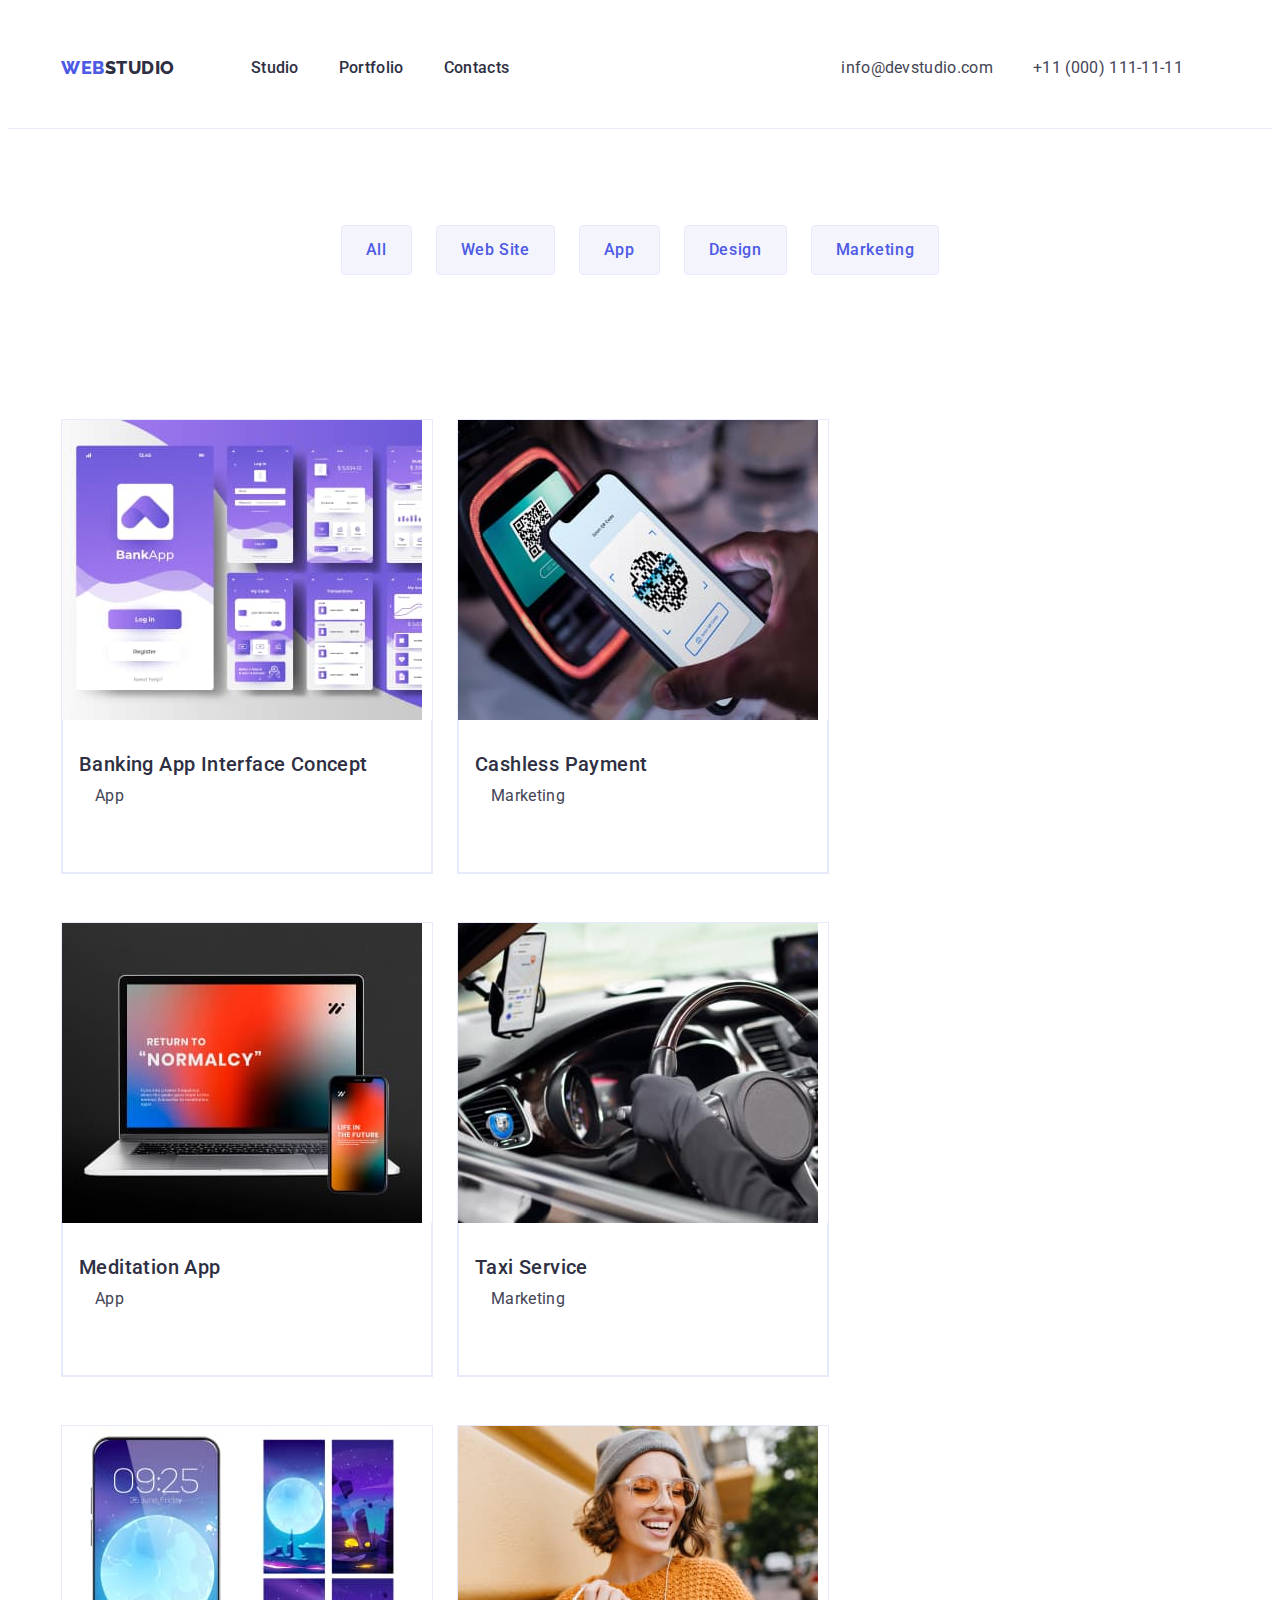
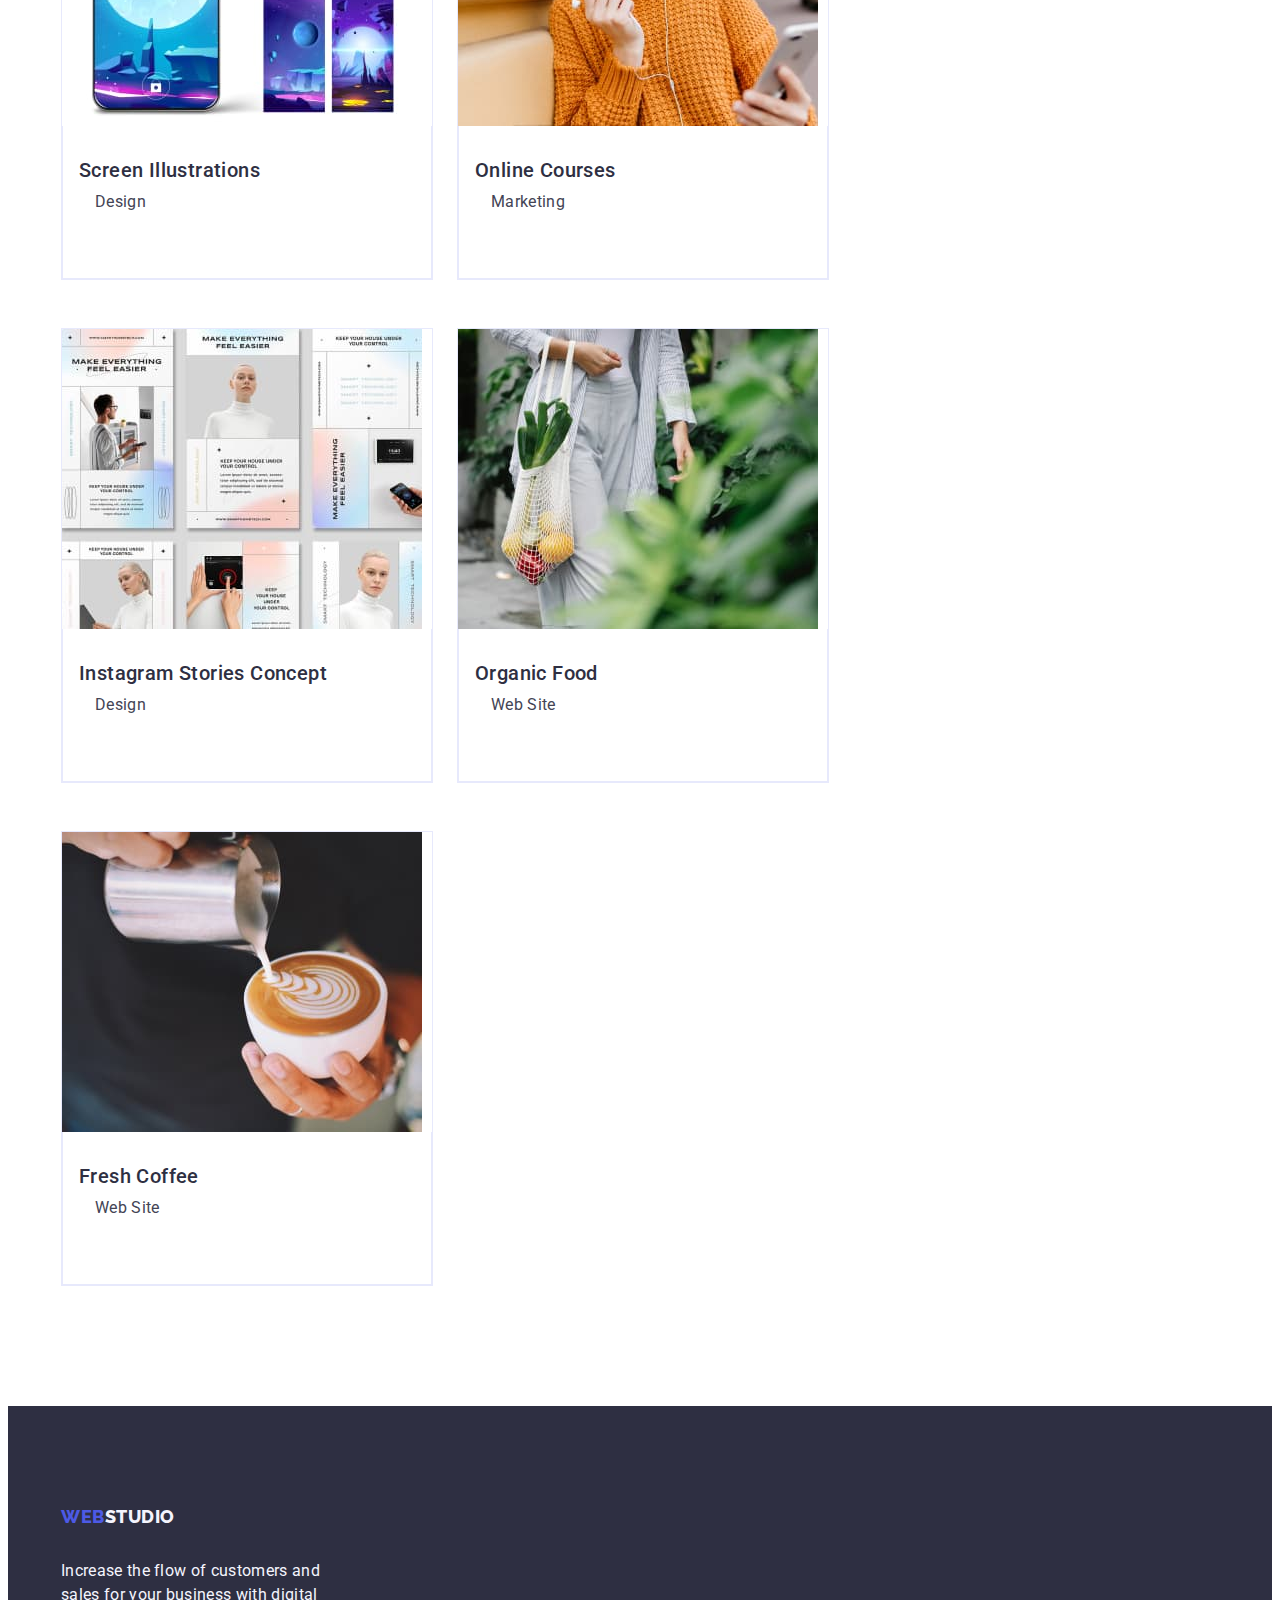
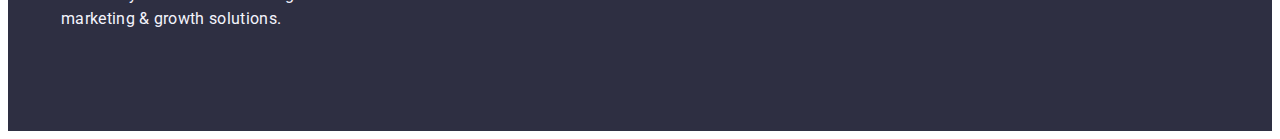
==== commit f80f6afa: "4" ====
--- a/portfolio.html
+++ b/portfolio.html
@@ -54,64 +54,82 @@
                         <li class="categoties-link link">
                             <a href="./index.html" class="product link">
                                 <img src="./images/banking-img.jpg" alt="banking app" width="360" height="300" />
+                                <div class="container-product">
                                 <h2 class="product-subtitle">Banking App Interface Concept</h2>
                                 <p class="product-text">App</p>
+                                </div>
                             </a>
                         </li>
                         <li class="categoties-link link">
                             <a href="./index.html" class="product link">
                             <img src="./images/cashless-img.jpg" alt="Cashless Payment" width="360" height="300" />
+                            <div class="container-product">
                             <h2 class="product-subtitle">Cashless Payment</h2>
                             <p class="product-text">Marketing</p>
+                            </div>
                             </a>
                         </li>
                         <li class="categoties-link link">
                             <a href="./index.html" class="product link">
                             <img src="./images/meditation-img.jpg" alt="Meditation App" width="360" height="300" />
+                            <div class="container-product">
                             <h2 class="product-subtitle">Meditation App</h2>
                             <p class="product-text">App</p>
+                            </div>
                             </a>
                         </li>
                         <li class="categoties-link link">
                             <a href="./index.html" class="categories link">
                             <img src="./images/taxi-img.jpg" alt="Taxi Servic" width="360" height="300" />
+                            <div class="container-product">
                             <h2 class="product-subtitle">Taxi Service</h2>
                             <p class="product-text">Marketing</p>
+                            </div>
                             </a>
                         </li>
                         <li class="categoties-link link">
                             <a href="./index.html" class="product link">
                             <img src="./images/scren-img.jpg" alt="Screen Illustrations" width="360" height="300" />
+                            <div class="container-product">
                             <h2 class="product-subtitle">Screen Illustrations</h2>
                             <p class="product-text">Design</p>
+                            </div>
                             </a>
                         </li>
                         <li class="categoties-link link">
                             <a href="./index.html" class="product link">
                             <img src="./images/online-img.jpg" alt="Online Courses" width="360" height="300" />
+                            <div class="container-product">
                             <h2 class="product-subtitle">Online Courses</h2>
                             <p class="product-text">Marketing</p>
+                            </div>
                             </a>
                         </li>
                         <li class="categoties-link link">
                             <a href="./index.html" class="product link">
                             <img src="./images/instagram-img.jpg" alt="Instagram Stories" width="360" height="300" />
+                            <div class="container-product">
                             <h2 class="product-subtitle">Instagram Stories Concept</h2>
                             <p class="product-text">Design</p>
+                            </div>
                             </a>
                         </li>
                         <li class="categoties-link link">
                             <a href="./index.html" class="product link">
                             <img src="./images/organicfood-img.jpg" alt="Organic Food" width="360" height="300" />
+                            <div class="container-product">
                             <h2 class="product-subtitle">Organic Food</h2>
                             <p class="product-text">Web Site</p>
+                            </div>
                             </a>
                         </li>
                         <li class="categoties-link link">
                             <a href="./index.html" class="product link">
                             <img src="./images/freshcoffe-img.jpg" alt="Coffee" width="360" height="300" />
+                            <div class="container-product">
                             <h2 class="product-subtitle">Fresh Coffee</h2>
                             <p class="product-text">Web Site</p>
+                            </div>
                             </a>
                         </li>
                 </ul>
--- a/css/styles.css
+++ b/css/styles.css
@@ -225,7 +225,9 @@
        width: calc((100% - 24px * 3) / 4);
         border-radius: 0px 0px 4px 4px;
     }
-       
+.container-team {
+    padding: 32px 16px;
+}
 
 .team-subtitle {
         font-weight: 500;
@@ -234,8 +236,8 @@
         letter-spacing: 0.02em;
         text-align: center;
         color: var(--title-color);
-        padding-top: 32px;
-        padding-bottom: 8px;
+        margin-bottom: 8px;
+
 
 }
 
@@ -303,7 +305,7 @@
         padding: 12px 24px;
     }
 .categories-btn:is(:hover, :focus){
-    border: 1px solid transparen;
+    border: 1px solid transparent;
 }
 
 
@@ -322,15 +324,18 @@
     width: calc((100% - 24px * 2) / 3);
     border: 1px solid #E7E9FC;
 }
+.container-product {
+    padding: 32px 16px;
+    border: 1px solid #e7e9fc;
+    border-top: none;
+}
 .product-subtitle {
         font-weight: 500;
         font-size: 20px;
         line-height: 1.2;
         letter-spacing: 0.02em;
         color: var(--title-color);
-        padding-top: 32px;
-        padding-bottom: 8px;
-        padding-left: 16px;
+        margin-bottom: 8px
 }
 
 .product-text {
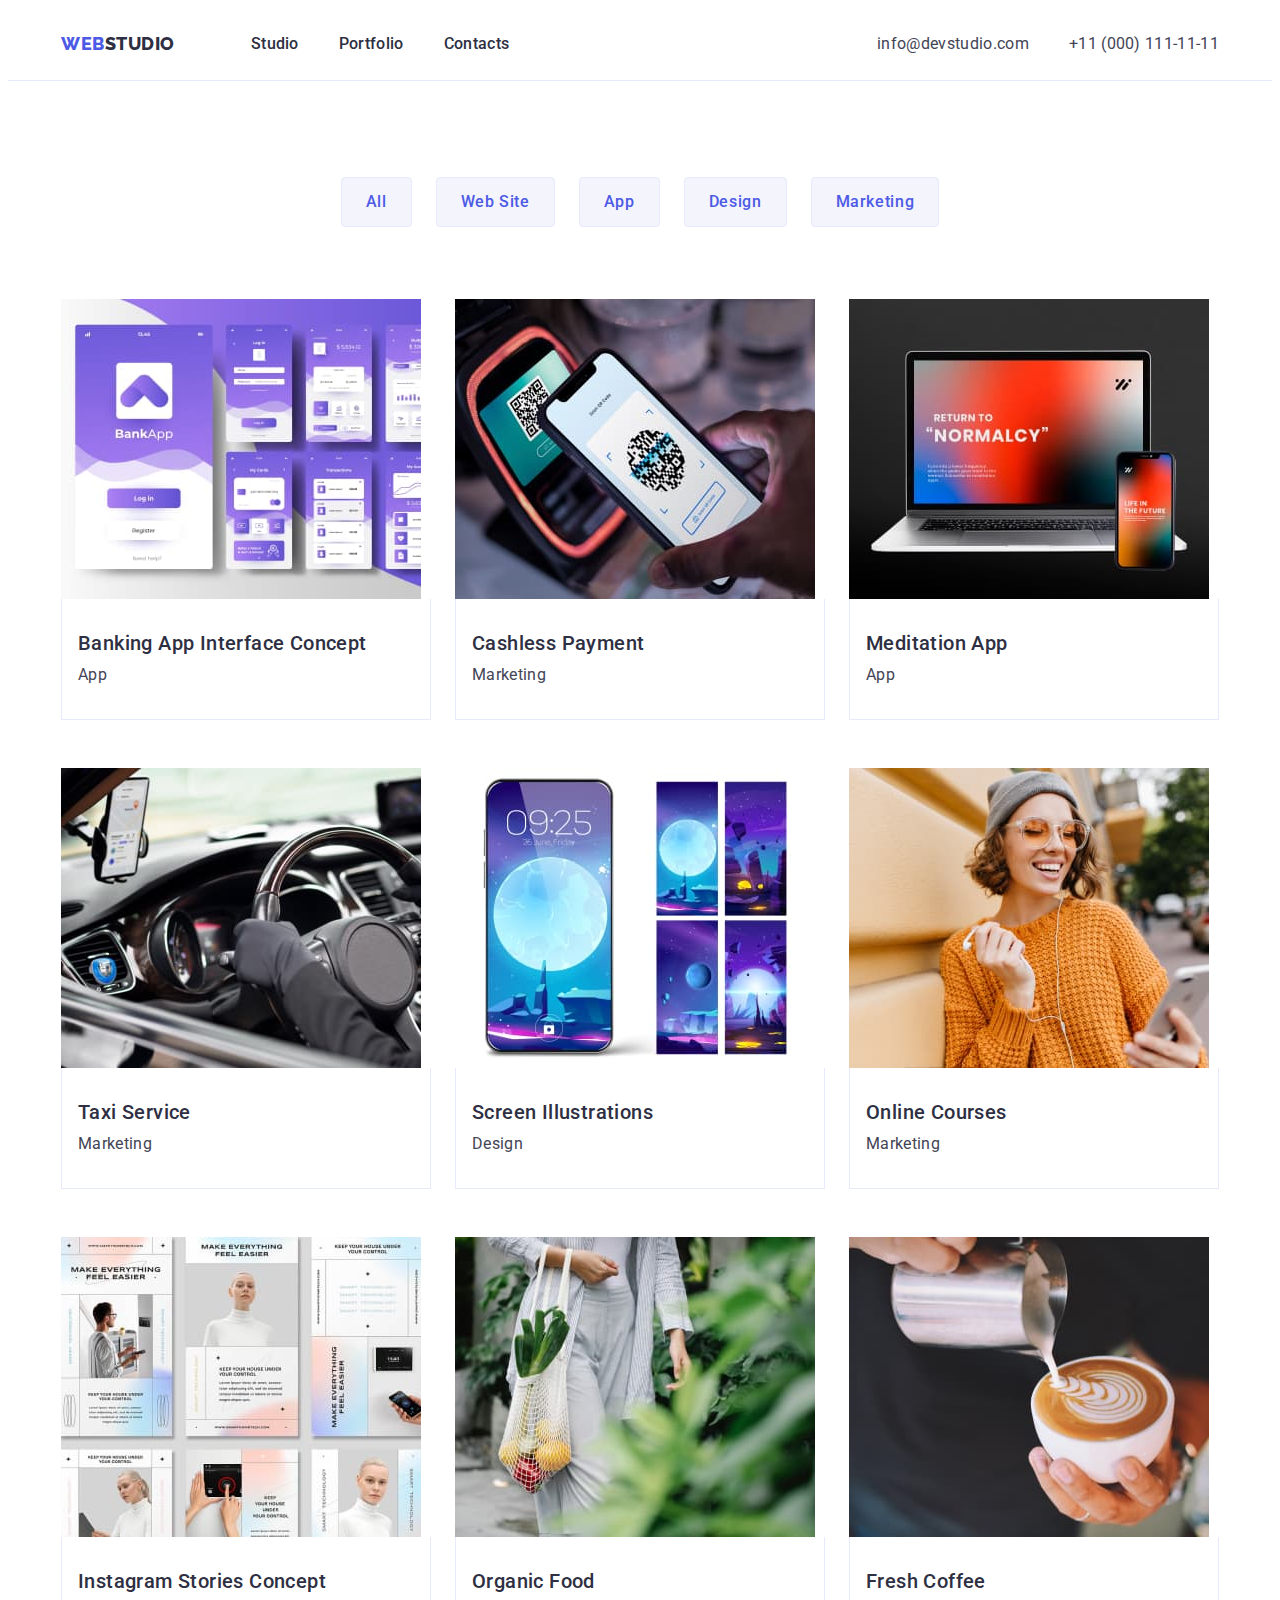
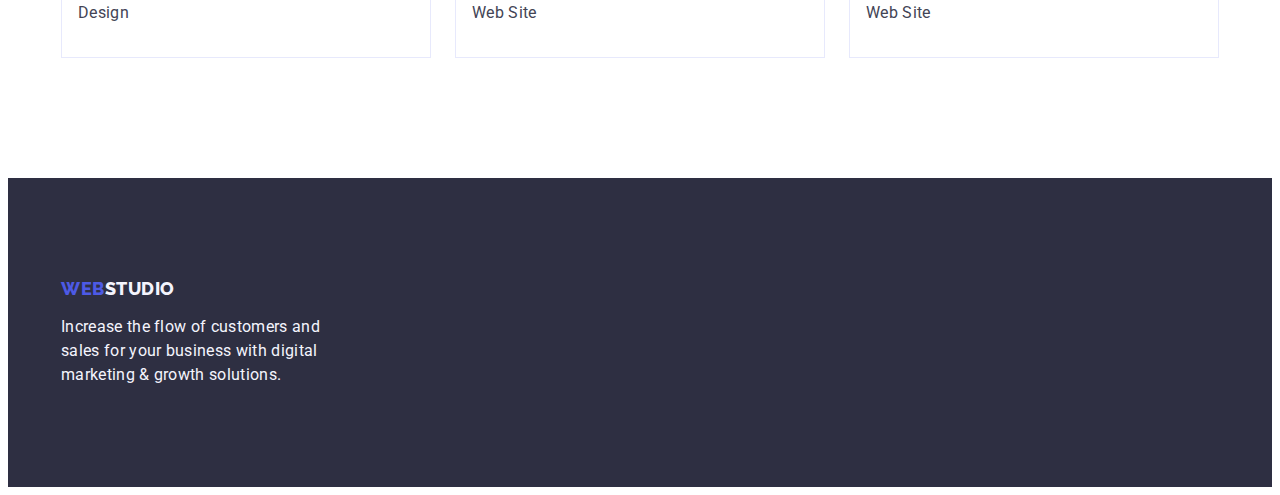
==== commit 6b61fcea: "edits" ====
--- a/portfolio.html
+++ b/portfolio.html
@@ -41,7 +41,7 @@
     <main>
             <section class="categories">
                 <div class="container">
-                    <h1 hidden class="categories-main">Categories</h1>
+                    <h1 hidden class="visually-hidden">Categories</h1>
                     <ul class="categories-list list">
                         <li class="categories-item"><button type="button" class="categories-btn">All</button></li>
                         <li class="categories-item"><button type="button" class="categories-btn">Web Site</button></li>
@@ -50,7 +50,7 @@
                         <li class="categories-item"><button type="button" class="categories-btn">Marketing</button></li>
                     </ul>
                 
-                     <ul class="cateries-photo list">
+                     <ul class="categories-photo list">
                         <li class="categoties-link link">
                             <a href="./index.html" class="product link">
                                 <img src="./images/banking-img.jpg" alt="banking app" width="360" height="300" />
--- a/css/styles.css
+++ b/css/styles.css
@@ -39,8 +39,6 @@
     margin: 0 auto;
 }
 .header {
-    padding-top: 24px;
-    padding-bottom: 24px;
     border-bottom: 1px solid #E7E9FC;
 }
 .header-logo {
@@ -60,7 +58,8 @@
 .main-list {
     display: flex;
     gap: 40px;
-    padding: 24px 0 24px;
+    /* padding-top: 24px;
+    padding-bottom: 24px; */
 }
 .header-container {
     display: flex;
@@ -85,6 +84,9 @@
 }
 .header-menu {
     color: var(--title-color);
+    padding-top: 24px;
+    padding-bottom: 24px;
+    display: block;
 
 }
 .header-menu:is(:hover, :focus) {
@@ -92,7 +94,7 @@
 }
 .address {
     font-style: normal;
-    margin-left: 332px;
+    margin-left: auto;
 }
 .address-list {
     display: flex;
@@ -114,6 +116,8 @@
 background-color: #2E2F42;
 text-align: center;
 padding: 188px 0;
+margin-left: auto;
+margin-right: auto;
 }
 .hero-title {
         font-weight: 700;
@@ -126,7 +130,6 @@
         margin-bottom: 48px;
         margin-left: auto;
         margin-right: auto;
-
 }
 
 .hero-btn {
@@ -143,7 +146,10 @@
         border: none;
         padding: 16px 32px;
         display: block;
-        min-width: 169px;
+        min-width: 169px;        
+        margin-left: auto;
+        margin-right: auto;
+
 }
 .hero-btn:is(:hover, :focus){
     background-color: #404BBF
@@ -177,7 +183,6 @@
         color: var(--main-text-color);
 }
 .our-activity{
-    padding-top: 120px;
     padding-bottom: 120px;
     
 }
@@ -247,7 +252,6 @@
         letter-spacing: 0.02em;
         text-align: center;
         color: var(--main-text-color);
-        padding-bottom: 32px;
 }
 .footer{
         background-color: #2E2F42;
@@ -263,7 +267,6 @@
     letter-spacing: 0.03em;
     color: #4D5AE5;
     text-transform: uppercase;
-    padding-bottom: 16px;
     display: inline-block;
     margin-bottom: 16px;
 }
@@ -277,9 +280,7 @@
         color: #F4F4FD;
         max-width: 264px;
 }
-.categories-main {
-    visibility: hidden;
-}
+
 .categories {
     padding-top: 96px;
     padding-bottom: 120px;
@@ -313,16 +314,14 @@
     color: #FFFFFF;
     background-color:#404BBF;
 }
-.cateries-photo {
+.categories-photo {
     display: flex;
     flex-wrap: wrap;
     gap: 24px;
-    padding-top: 72px;
     row-gap: 48px;
 }
 .categoties-link {
     width: calc((100% - 24px * 2) / 3);
-    border: 1px solid #E7E9FC;
 }
 .container-product {
     padding: 32px 16px;
@@ -344,7 +343,16 @@
         line-height: 1.5;
         letter-spacing: 0.02em;
         color: var(--main-text-color);
-        padding-bottom: 32px;
-        padding-left: 16px;
-}
-
+}
+.visually-hidden {
+        position: absolute;
+        width: 1px;
+        height: 1px;
+        margin: -1px;
+        border: 0;
+        padding: 0;
+        white-space: nowrap;
+        clip-path: inset(100%);
+        clip: rect(0 0 0 0);
+        overflow: hidden;
+}
